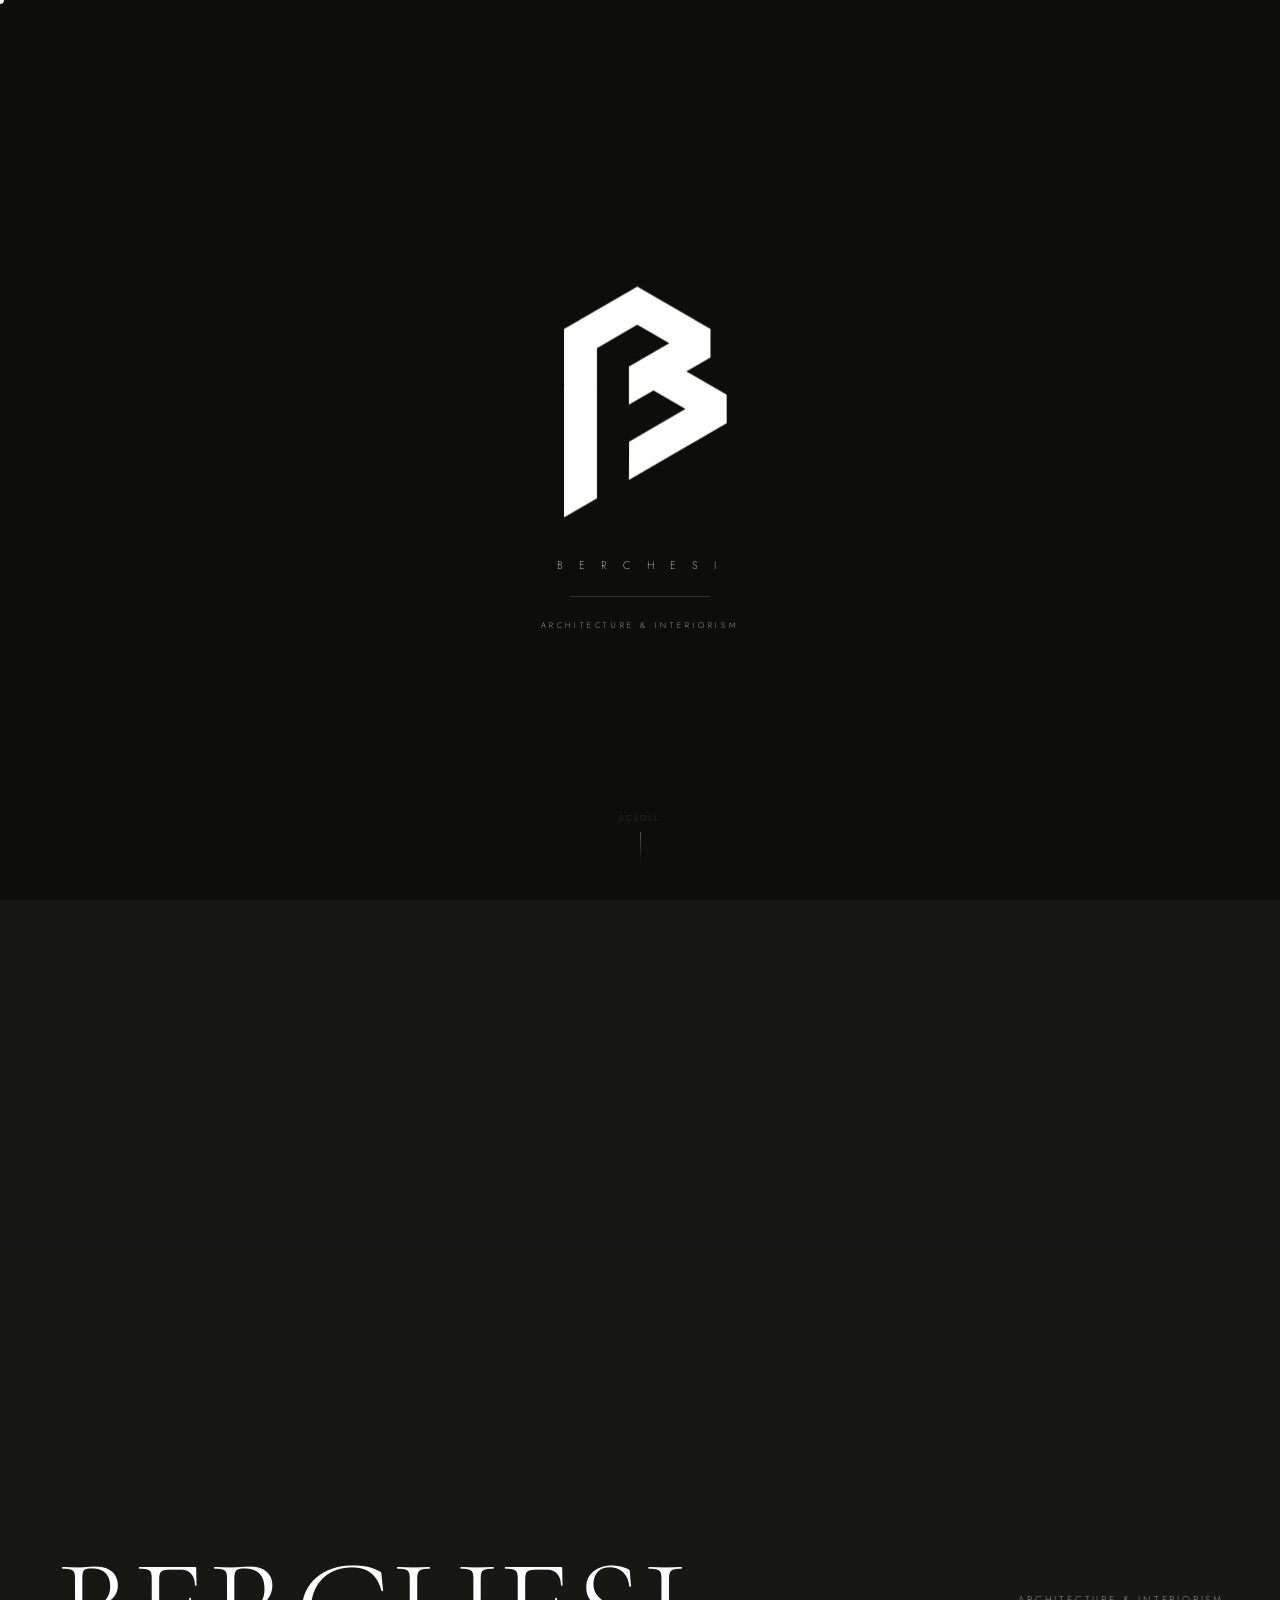
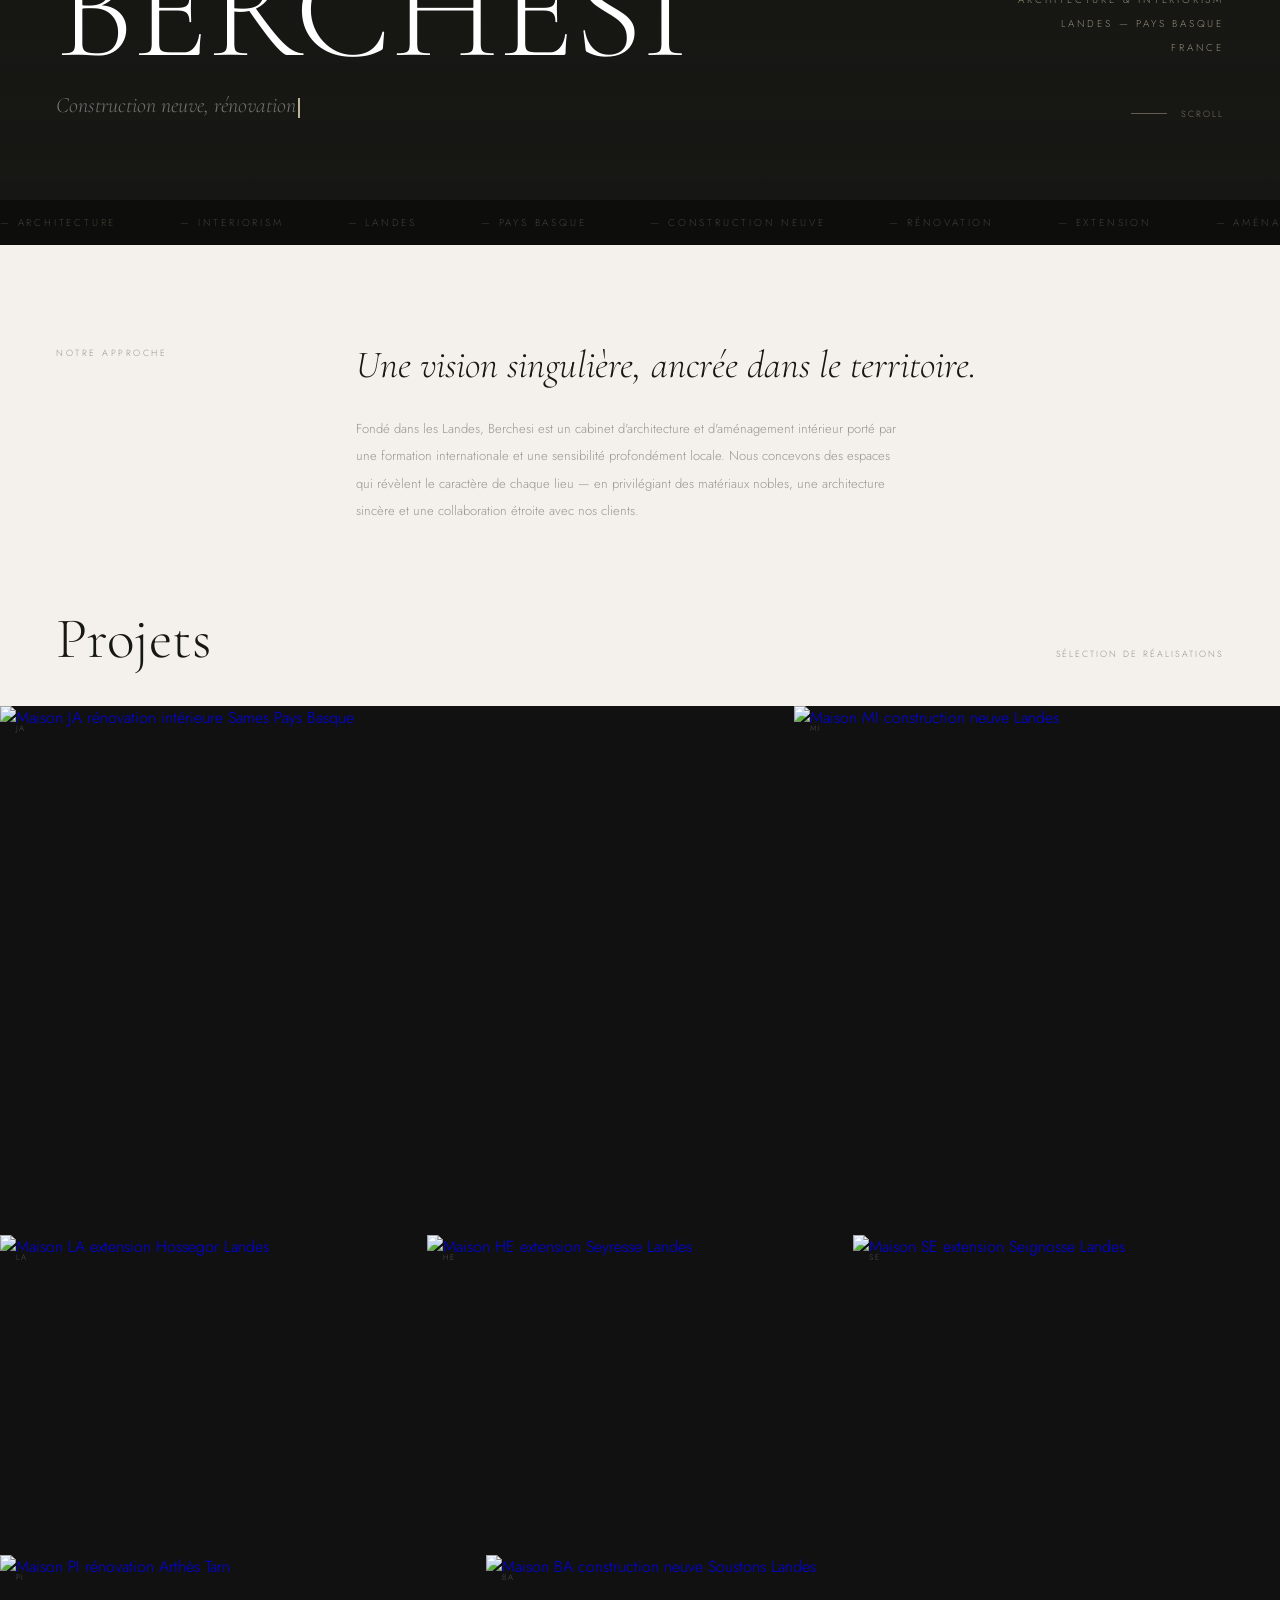
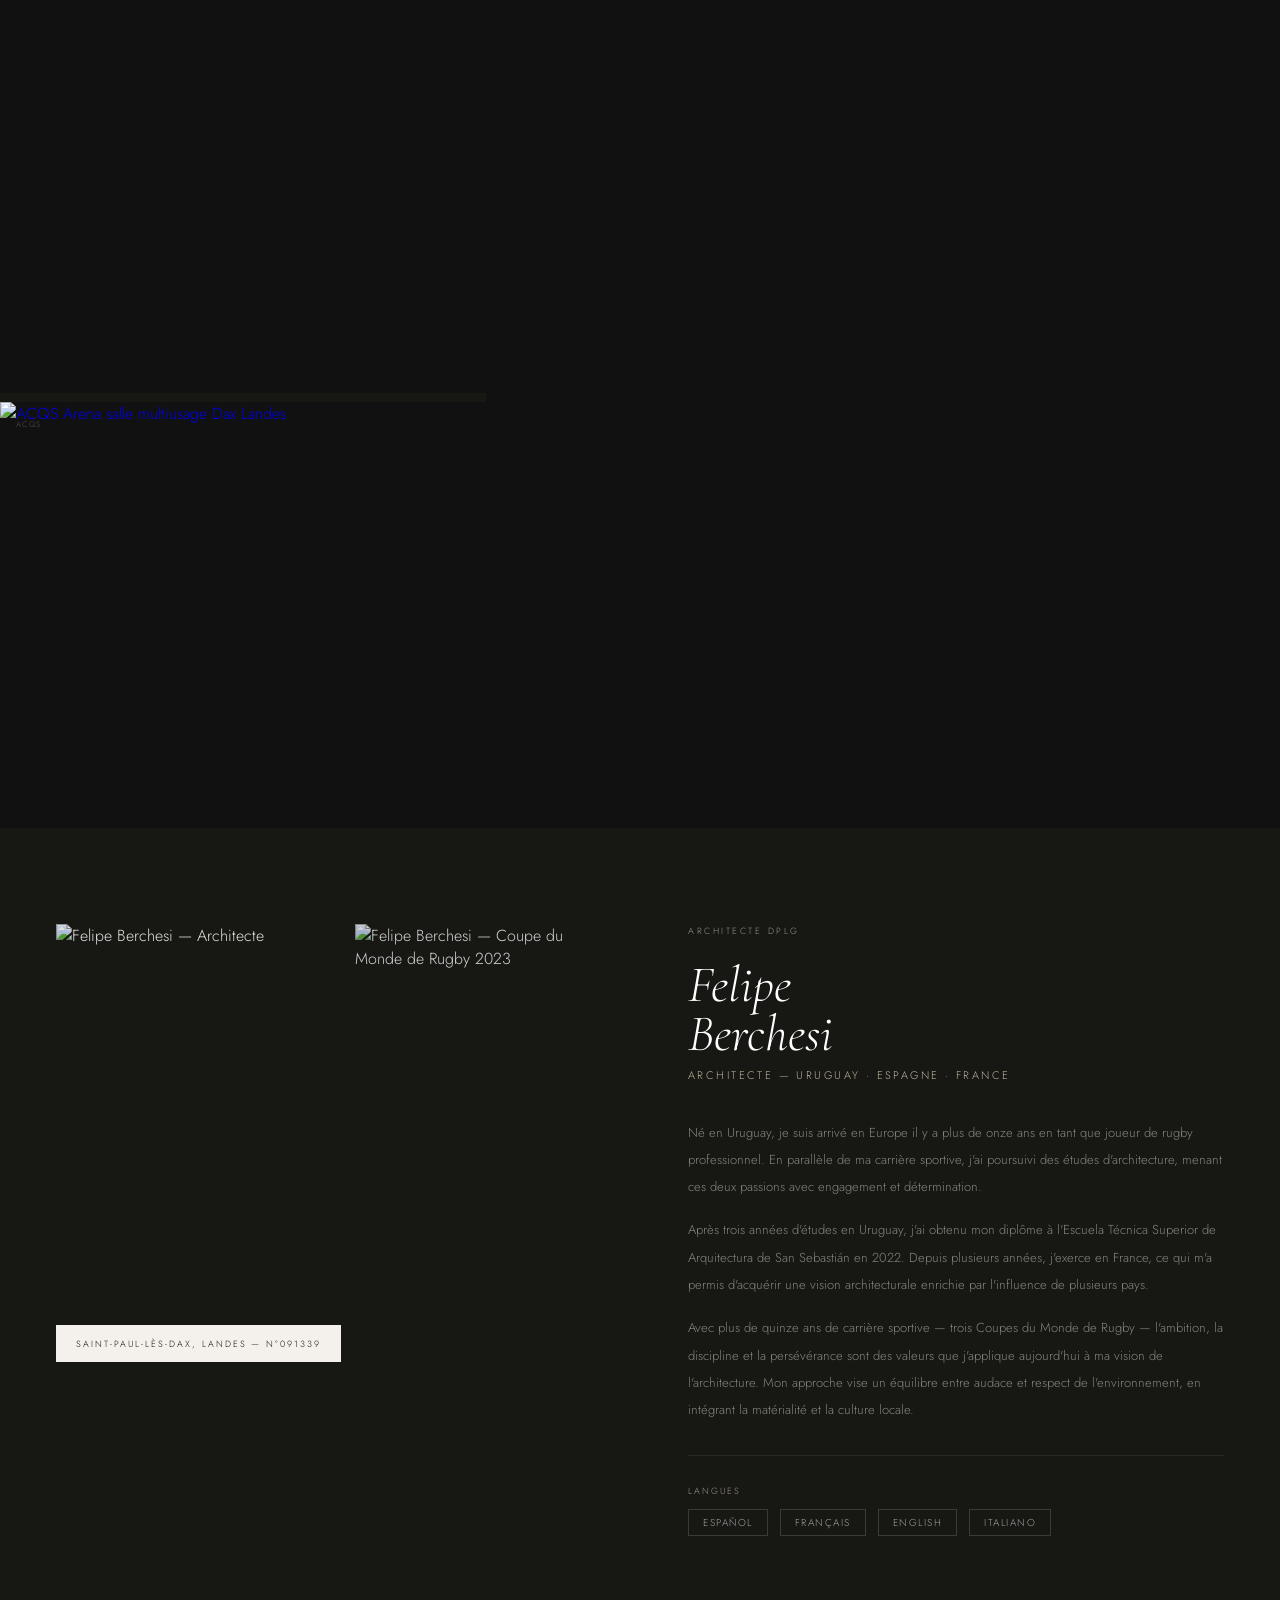
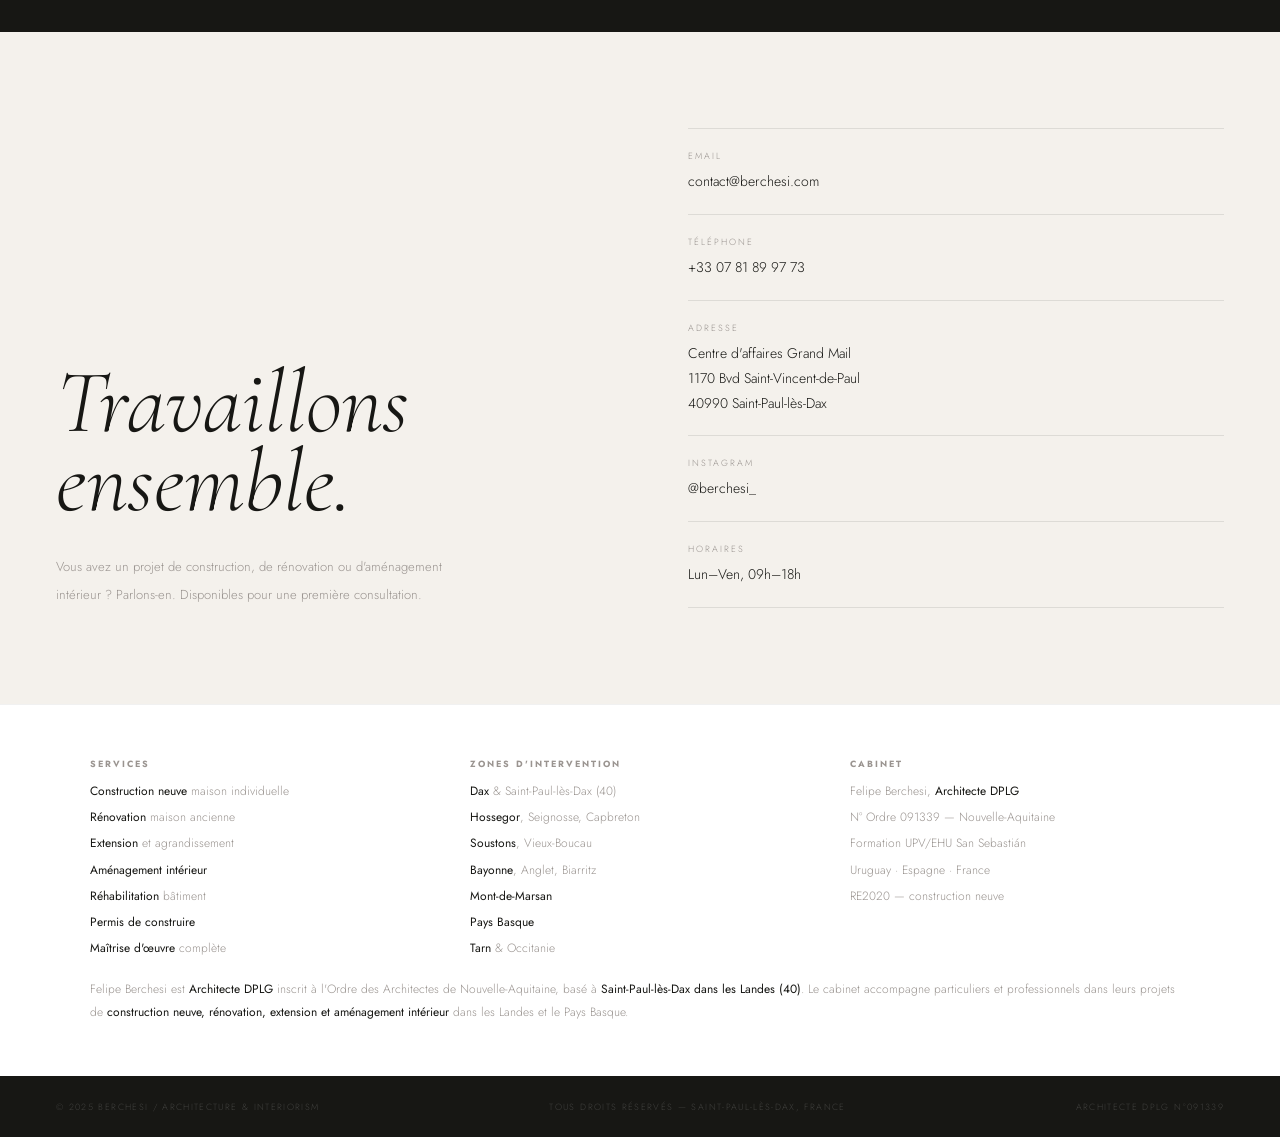
==== index.html @ 67c002bc "Add files via upload" ====
<!DOCTYPE html>
<html lang="fr">
<head>
<meta charset="UTF-8"/>
<meta name="viewport" content="width=device-width,initial-scale=1.0"/>
<title>Berchesi Architecture | Architecte Landes — Construction Neuve, Rénovation, Extension</title>
<meta name="description" content="Felipe Berchesi, Architecte DPLG à Saint-Paul-lès-Dax. Construction neuve, rénovation, extension, aménagement intérieur dans les Landes et le Pays Basque. contact@berchesi.com — 07 81 89 97 73"/>
<meta name="keywords" content="architecte Landes, architecte Dax, architecte Hossegor, architecte Seignosse, architecte Pays Basque, construction neuve Landes, rénovation maison Landes, extension maison Landes, aménagement intérieur Landes, architecte 40, Berchesi architecture"/>
<meta name="robots" content="index, follow"/>
<link rel="canonical" href="https://www.berchesi.com/"/>
<meta property="og:type" content="website"/>
<meta property="og:title" content="Berchesi Architecture | Architecte Landes"/>
<meta property="og:image" content="https://www.berchesi.com/img/hero_ja.jpg"/>
<meta name="geo.region" content="FR-40"/>
<script type="application/ld+json">{"@context":"https://schema.org","@type":"LocalBusiness","name":"Berchesi / Architecture & Interiorism","url":"https://www.berchesi.com","telephone":"+33781899773","email":"contact@berchesi.com","address":{"@type":"PostalAddress","streetAddress":"1170 Boulevard Saint-Vincent-de-Paul","addressLocality":"Saint-Paul-lès-Dax","postalCode":"40990","addressRegion":"Landes","addressCountry":"FR"}}</script>
<link rel="preconnect" href="https://fonts.googleapis.com"/>
<link rel="preconnect" href="https://fonts.gstatic.com" crossorigin/>
<link href="https://fonts.googleapis.com/css2?family=Cormorant+Garamond:ital,wght@0,300;0,400;1,300&family=Jost:wght@200;300;400&display=swap" rel="stylesheet"/>
<style>
:root{--cream:#F4F1EC;--white:#FAFAF8;--dark:#171714;--stone:#9A9490;--sand:#BFB49A;--fs:'Cormorant Garamond',serif;--fb:'Jost',sans-serif;}
*,*::before,*::after{margin:0;padding:0;box-sizing:border-box}
html{scroll-behavior:smooth}
body{background:var(--dark);color:var(--dark);font-family:var(--fb);font-weight:300;overflow-x:hidden;cursor:none}

#cur{position:fixed;width:8px;height:8px;background:#fff;border-radius:50%;pointer-events:none;z-index:9999;transform:translate(-50%,-50%);transition:width .3s cubic-bezier(.16,1,.3,1),height .3s}
#cur.h{width:50px;height:50px;background:transparent;border:1.5px solid rgba(255,255,255,.75)}
#cur.dk{background:var(--dark)}
#cur.dk.h{border-color:rgba(23,23,20,.6);background:transparent}

nav{position:fixed;top:0;left:0;right:0;z-index:200;padding:26px 56px;display:flex;justify-content:space-between;align-items:center;transition:all .5s cubic-bezier(.16,1,.3,1)}
nav.sc{background:rgba(23,23,20,.94);backdrop-filter:blur(16px);padding:16px 56px}
.nl{display:flex;align-items:center;gap:12px;text-decoration:none}
.nl img{height:42px;width:auto}
.nl-txt{font-weight:200;font-size:10px;letter-spacing:.32em;text-transform:uppercase;color:rgba(255,255,255,.7)}
.nr{display:flex;align-items:center;gap:36px}
.nlinks{display:flex;gap:32px;list-style:none}
.nlinks a{font-size:10px;letter-spacing:.18em;text-transform:uppercase;color:rgba(255,255,255,.5);text-decoration:none;transition:color .3s}
.nlinks a:hover{color:#fff}
.lang{display:flex;gap:1px}
.lang button{background:none;border:none;font-family:var(--fb);font-size:9px;letter-spacing:.14em;cursor:pointer;padding:3px 6px;text-transform:uppercase;color:rgba(255,255,255,.28);transition:color .3s}
.lang button.a{color:rgba(255,255,255,.8)}


/* ===== INTRO SCREEN ===== */
#intro{
  position:fixed;inset:0;
  background:#0D0D0B;
  display:flex;flex-direction:column;
  align-items:center;justify-content:center;
  gap:22px;
  z-index:500;
  transition:opacity 0.3s ease, transform 0s linear;
}
#intro.out{
  opacity:0;
  transform:translateY(60px) scale(1.04);
  pointer-events:none;
}
.intro-svg{width:200px;}
.intro-fill{fill:#ffffff;opacity:0;animation:iFill .6s ease 2.8s forwards;}
@keyframes iFill{to{opacity:1}}
.intro-stroke{
  fill:none;stroke:#ffffff;stroke-width:1.8;
  stroke-linejoin:round;stroke-linecap:round;
  stroke-dasharray:866;
  stroke-dashoffset:866;
  animation:iDraw 2.4s cubic-bezier(.35,0,.15,1) .3s forwards,
            iFadeStroke .4s ease 2.8s forwards;
}
@keyframes iDraw{to{stroke-dashoffset:0}}
@keyframes iFadeStroke{to{opacity:0}}
.intro-name{overflow:hidden;height:17px;}
.intro-name span{
  display:block;
  font-family:var(--fb);font-weight:200;font-size:11px;
  letter-spacing:.6em;text-transform:uppercase;
  color:rgba(255,255,255,1);
  transform:translateY(110%);
  animation:iUp .9s cubic-bezier(.16,1,.3,1) 3.2s forwards;
}
.intro-sep{width:0;height:1px;background:rgba(255,255,255,.15);animation:iGrow .7s ease 3.8s forwards;}
@keyframes iGrow{to{width:140px}}
.intro-sub{overflow:hidden;height:13px;}
.intro-sub span{
  display:block;
  font-family:var(--fb);font-weight:200;font-size:8px;
  letter-spacing:.45em;text-transform:uppercase;
  color:rgba(255,255,255,1);
  transform:translateY(110%);
  animation:iUp .9s cubic-bezier(.16,1,.3,1) 4.1s forwards;
}
@keyframes iUp{to{transform:translateY(0)}}
/* Indicador scroll */
.intro-scroll{
  position:absolute;bottom:36px;
  display:flex;flex-direction:column;align-items:center;gap:8px;
  opacity:0;
  animation:iUp .8s ease 4.8s forwards;
}
.intro-scroll span{
  font-family:var(--fb);font-weight:200;font-size:8px;
  letter-spacing:.35em;text-transform:uppercase;
  color:rgba(255,255,255,.28);
}
.scroll-line{
  width:1px;height:32px;
  background:linear-gradient(to bottom,rgba(255,255,255,.3),transparent);
  animation:scrollPulse 1.8s ease-in-out 5s infinite;
}
@keyframes scrollPulse{
  0%,100%{transform:scaleY(1);opacity:.5}
  50%{transform:scaleY(1.3);opacity:1}
}
/* ======================== */
/* HERO */
.hero{position:relative;height:100vh;min-height:640px;overflow:clip}
.hbg{position:absolute;inset:0;background-image:url('img/hero_ja.jpg');background-size:cover;background-position:center 30%;transform:scale(1.08);filter:brightness(.35);will-change:transform}
.hgrad{position:absolute;inset:0;background:linear-gradient(to bottom,rgba(23,23,20,.15) 0%,rgba(23,23,20,.8) 100%)}
.hero-c{position:absolute;inset:0;display:flex;flex-direction:column;justify-content:flex-end;padding:0 56px 80px}
.hero-row{display:flex;justify-content:space-between;align-items:flex-end;margin-bottom:24px}
.hero-title{font-family:var(--fs);font-size:clamp(52px,11vw,190px);font-weight:300;color:#fff;line-height:.82;word-break:keep-all;white-space:nowrap}
@media(max-width:480px){.hero-title{font-size:16vw;white-space:nowrap}}
.hero-title span{display:block;transform:translateY(110%);animation:rise 1.2s cubic-bezier(.16,1,.3,1) forwards}
@keyframes rise{to{transform:translateY(0)}}
.hero-r{text-align:right;padding-bottom:8px;opacity:0;animation:fi .8s ease 1s forwards}
@keyframes fi{to{opacity:1}}
.hero-r p{font-size:10px;letter-spacing:.28em;text-transform:uppercase;color:rgba(191,180,154,.75);line-height:2.4}
.hero-tw{opacity:0;animation:fi .8s ease 1.3s forwards}
.hero-tw p{font-family:var(--fs);font-size:clamp(16px,2vw,22px);font-style:italic;color:rgba(250,250,248,.4);min-height:28px}
.twc{display:inline-block;width:1.5px;height:.9em;background:var(--sand);animation:blink 1s infinite;vertical-align:middle;margin-left:2px}
@keyframes blink{0%,100%{opacity:1}50%{opacity:0}}
.hscr{position:absolute;right:56px;bottom:80px;display:flex;align-items:center;gap:14px;opacity:0;animation:fi .8s ease 1.8s forwards}
.hscr span{font-size:9px;letter-spacing:.22em;text-transform:uppercase;color:rgba(191,180,154,.6)}
.hline{width:36px;height:1px;background:rgba(191,180,154,.45)}

/* MARQUEE */
.mq{overflow:hidden;padding:15px 0;background:#0D0D0B}
.mqt{display:flex;gap:64px;animation:mqa 26s linear infinite;white-space:nowrap}
.mqi{font-size:10px;letter-spacing:.28em;text-transform:uppercase;color:rgba(191,180,154,.3);flex-shrink:0}
@keyframes mqa{from{transform:translateX(0)}to{transform:translateX(-50%)}}

/* INTRO */
.intro{background:var(--cream);padding:96px 56px 80px;display:grid;grid-template-columns:220px 1fr;gap:80px;max-width:1300px;margin:0 auto}
.intro-lbl{font-size:9px;letter-spacing:.28em;text-transform:uppercase;color:var(--stone);padding-top:5px}
.intro-h{font-family:var(--fs);font-size:clamp(26px,3vw,44px);font-weight:300;line-height:1.3;margin-bottom:24px;font-style:italic;color:var(--dark)}
.intro-p{font-size:13px;line-height:2.1;color:var(--stone);max-width:540px}

/* PROJECTS */
.proj-hd{background:var(--cream);padding:0 56px 32px;display:flex;justify-content:space-between;align-items:baseline}
.proj-hd h2{font-family:var(--fs);font-size:clamp(28px,4.5vw,60px);font-weight:300;color:var(--dark)}
.proj-hd span{font-size:9px;letter-spacing:.22em;text-transform:uppercase;color:var(--stone)}

.grid{display:grid;gap:0}
.gr1{display:grid;grid-template-columns:62fr 38fr;gap:0}
.gr2{display:grid;grid-template-columns:1fr 1fr 1fr;gap:0}
.gr3{display:grid;grid-template-columns:38fr 62fr;gap:0}

.pc{position:relative;overflow:hidden;cursor:pointer;text-decoration:none;display:block;background:#111}
.pc img{width:100%;height:100%;object-fit:cover;display:block;transition:transform 1.1s cubic-bezier(.16,1,.3,1),filter 1s;will-change:transform}
.pc:hover img{transform:scale(1.07);filter:brightness(.45)}
.pco{position:absolute;inset:0;background:linear-gradient(to top,rgba(14,14,12,.9) 0%,rgba(14,14,12,0) 52%);opacity:0;transition:opacity .5s cubic-bezier(.16,1,.3,1)}
.pc:hover .pco{opacity:1}
.pci{position:absolute;bottom:0;left:0;right:0;padding:26px 24px;transform:translateY(10px);opacity:0;transition:transform .5s cubic-bezier(.16,1,.3,1),opacity .5s}
.pc:hover .pci{transform:translateY(0);opacity:1}
.pc-tag{font-size:8px;letter-spacing:.22em;text-transform:uppercase;color:var(--sand);margin-bottom:5px}
.pc-name{font-family:var(--fs);font-size:clamp(20px,2.2vw,30px);font-weight:300;color:#fff;line-height:1}
.pc-loc{font-size:8px;letter-spacing:.15em;text-transform:uppercase;color:rgba(250,250,248,.4);margin-top:4px}
.pc-id{position:absolute;top:16px;left:16px;font-size:8px;letter-spacing:.16em;color:rgba(255,255,255,.25)}

/* ABOUT */
.about{background:var(--dark);padding:96px 56px;color:#fff}
.about-inner{max-width:1300px;margin:0 auto;display:grid;grid-template-columns:1fr 1fr;gap:96px;align-items:start}
.about-left{}
.about-imgs{display:grid;grid-template-columns:5fr 4fr;gap:3px;margin-bottom:3px}
.about-img-main{aspect-ratio:3/4;overflow:hidden;position:relative}
.about-img-main img{width:100%;height:100%;object-fit:cover;object-position:center top;filter:brightness(.88);transition:transform .9s cubic-bezier(.16,1,.3,1)}
.about-img-main:hover img{transform:scale(1.03)}
.about-img-side{aspect-ratio:3/4;overflow:hidden;display:flex;flex-direction:column;gap:3px}
.about-img-sport{flex:1;overflow:hidden}
.about-img-sport img{width:100%;height:100%;object-fit:cover;object-position:center 20%;filter:brightness(.82);transition:transform .9s cubic-bezier(.16,1,.3,1)}
.about-img-sport:hover img{transform:scale(1.03)}
.about-badge{background:var(--cream);color:var(--dark);padding:12px 20px;font-size:9px;letter-spacing:.22em;text-transform:uppercase;display:inline-block;margin-top:3px}
.about-right{}
.about-label{font-size:9px;letter-spacing:.28em;text-transform:uppercase;color:var(--stone);margin-bottom:24px;display:block}
.about-name{font-family:var(--fs);font-size:clamp(32px,4vw,56px);font-weight:300;line-height:.95;font-style:italic;margin-bottom:8px}
.about-title{font-size:11px;letter-spacing:.22em;text-transform:uppercase;color:var(--sand);margin-bottom:36px}
.about-txt{font-size:13px;line-height:2.1;color:rgba(250,250,248,.48);margin-bottom:16px}
.about-langs{margin-top:32px;padding-top:28px;border-top:1px solid rgba(255,255,255,.08)}
.about-langs-lbl{font-size:9px;letter-spacing:.22em;text-transform:uppercase;color:var(--stone);margin-bottom:12px}
.about-langs-list{display:flex;gap:12px;flex-wrap:wrap}
.lang-tag{font-size:10px;letter-spacing:.15em;text-transform:uppercase;padding:5px 14px;border:1px solid rgba(255,255,255,.15);color:rgba(255,255,255,.6)}

/* CONTACT */
.contact{background:var(--cream);padding:96px 56px;display:grid;grid-template-columns:1fr 1fr;gap:96px;align-items:end}
.ct-title{font-family:var(--fs);font-size:clamp(44px,7vw,96px);font-weight:300;line-height:.88;font-style:italic;margin-bottom:32px;color:var(--dark)}
.ct-desc{font-size:13px;line-height:2.1;color:var(--stone);max-width:400px}
.citem{border-top:1px solid rgba(23,23,20,.1);padding:20px 0}
.citem:last-child{border-bottom:1px solid rgba(23,23,20,.1)}
.citem label{display:block;font-size:9px;letter-spacing:.22em;text-transform:uppercase;color:var(--stone);margin-bottom:7px}
.citem a,.citem span{font-size:14px;color:var(--dark);text-decoration:none;transition:color .3s;line-height:1.7}
.citem a:hover{color:var(--stone)}

/* SEO */
.seo{padding:52px 56px;background:#fff;border-top:1px solid rgba(23,23,20,.06)}
.seo-grid{max-width:1100px;margin:0 auto;display:grid;grid-template-columns:repeat(3,1fr);gap:40px}
.seo-col h3{font-size:9px;letter-spacing:.22em;text-transform:uppercase;color:var(--stone);margin-bottom:12px}
.seo-col ul{list-style:none;display:flex;flex-direction:column;gap:7px}
.seo-col li{font-size:12px;color:var(--stone);line-height:1.6}
.seo-col strong{color:var(--dark);font-weight:400}
.seo-p{max-width:1100px;margin:20px auto 0;font-size:12px;line-height:1.9;color:var(--stone)}
.seo-p strong{color:var(--dark);font-weight:400}

footer{background:var(--dark);padding:24px 56px;display:flex;justify-content:space-between;align-items:center}
footer span{font-size:9px;letter-spacing:.15em;text-transform:uppercase;color:rgba(250,250,248,.18)}

.rv{opacity:0;transform:translateY(28px);transition:opacity .85s cubic-bezier(.16,1,.3,1),transform .85s cubic-bezier(.16,1,.3,1)}
.rv.vis{opacity:1;transform:none}
.rv.d1{transition-delay:.12s}.rv.d2{transition-delay:.24s}.rv.d3{transition-delay:.36s}

@media(max-width:900px){
  nav,nav.sc{padding:18px 24px}
  .nlinks{display:none}
  .hero-c{padding:0 24px 56px}
  .hero-row{flex-direction:column;align-items:flex-start;gap:16px}
  .hero-r{display:none}
  .hero-tw{margin-top:12px}
  .hscr{display:none}
  .intro{grid-template-columns:1fr;padding:64px 24px;gap:20px}
  .proj-hd{padding:0 24px 24px;flex-direction:column;gap:6px}
  .gr1,.gr2,.gr3{grid-template-columns:1fr}
  .about-inner,.contact{grid-template-columns:1fr;padding:64px 24px;gap:48px}
  .about-imgs{grid-template-columns:1fr 1fr}
  .about-img-main{aspect-ratio:3/4}
  .about-img-side{aspect-ratio:3/4}
  .seo{padding:40px 24px}
  .seo-grid{grid-template-columns:1fr;gap:20px}
  footer{flex-direction:column;gap:8px;padding:20px;text-align:center}
}
</style>
</head>
<body>

<div id="intro">
  <svg class="intro-svg" viewBox="0 0 150 200" xmlns="http://www.w3.org/2000/svg">
    <polygon class="intro-fill" points="18.28,186.88 18.00,186.74 18.00,88.03 18.73,87.62 18.00,87.62 18.00,45.76 30.17,38.73 30.17,38.46 30.63,38.46 72.87,14.00 72.96,14.00 73.02,14.02 115.22,38.46 115.68,38.46 115.68,38.73 127.83,45.78 127.83,67.09 109.75,77.57 115.67,80.98 115.67,80.98 140.00,95.09 140.00,116.40 133.77,120.00 121.65,127.05 121.61,127.05 103.41,137.61 97.28,141.13 66.66,158.87 66.80,130.21 109.06,105.74 85.08,91.85 66.89,102.39 66.68,102.39 66.66,102.22 66.66,73.87 66.80,73.87 96.91,56.43 72.92,42.57 42.68,60.06 42.68,172.83 42.57,172.83 42.21,173.03"/>
    <path class="intro-stroke" d="M 18.28,186.88 L 18.00,186.74 L 18.00,88.03 L 18.73,87.62 L 18.00,87.62 L 18.00,45.76 L 30.17,38.73 L 30.17,38.46 L 30.63,38.46 L 72.87,14.00 L 72.96,14.00 L 73.02,14.02 L 115.22,38.46 L 115.68,38.46 L 115.68,38.73 L 127.83,45.78 L 127.83,67.09 L 109.75,77.57 L 115.67,80.98 L 115.67,80.98 L 140.00,95.09 L 140.00,116.40 L 133.77,120.00 L 121.65,127.05 L 121.61,127.05 L 103.41,137.61 L 97.28,141.13 L 66.66,158.87 L 66.80,130.21 L 109.06,105.74 L 85.08,91.85 L 66.89,102.39 L 66.68,102.39 L 66.66,102.22 L 66.66,73.87 L 66.80,73.87 L 96.91,56.43 L 72.92,42.57 L 42.68,60.06 L 42.68,172.83 L 42.57,172.83 L 42.21,173.03 Z"/>
  </svg>
  <div class="intro-name"><span>B E R C H E S I</span></div>
  <div class="intro-sep"></div>
  <div class="intro-sub"><span>Architecture &amp; Interiorism</span></div>
  <div class="intro-scroll">
    <span>Scroll</span>
    <div class="scroll-line"></div>
  </div>
</div>
<div id="cur"></div>

<nav id="nav">
  <a href="index.html" class="nl">
    <img src="img/logo_final.png" alt="Berchesi Architecture"/>
    <span class="nl-txt">Architecture & Interiorism</span>
  </a>
  <div class="nr">
    <ul class="nlinks">
      <li><a href="#projets" data-i18n="nw">Projets</a></li>
      <li><a href="#about" data-i18n="na">À Propos</a></li>
      <li><a href="#contact" data-i18n="nc">Contact</a></li>
    </ul>
    <div class="lang">
      <button class="a" onclick="setLang('fr')">FR</button>
      <button onclick="setLang('en')">EN</button>
      <button onclick="setLang('es')">ES</button>
    </div>
  </div>
</nav>

<section class="hero">
  <div class="hbg" id="hbg"></div>
  <div class="hgrad"></div>
  <div class="hero-c">
    <div class="hero-row">
      <h1 class="hero-title"><span>BERCHESI</span></h1>
      <div class="hero-r">
        <p data-i18n="h1">Architecture & Interiorism</p>
        <p>Landes — Pays Basque</p>
        <p>France</p>
      </div>
    </div>
    <div class="hero-tw"><p><span id="tw"></span><span class="twc"></span></p></div>
  </div>
  <div class="hscr"><div class="hline"></div><span data-i18n="hs">Scroll</span></div>
</section>

<div class="mq"><div class="mqt" id="mqt"></div></div>

<div style="background:var(--cream)">
  <section class="intro">
    <p class="intro-lbl rv" data-i18n="il">Notre approche</p>
    <div class="rv d1">
      <h2 class="intro-h" data-i18n="it">Une vision singulière, ancrée dans le territoire.</h2>
      <p class="intro-p" data-i18n="ip">Fondé dans les Landes, Berchesi est un cabinet d'architecture et d'aménagement intérieur porté par une formation internationale et une sensibilité profondément locale. Nous concevons des espaces qui révèlent le caractère de chaque lieu — en privilégiant des matériaux nobles, une architecture sincère et une collaboration étroite avec nos clients.</p>
    </div>
  </section>
  <div class="proj-hd rv" id="projets">
    <h2 data-i18n="pt">Projets</h2>
    <span data-i18n="ps">Sélection de réalisations</span>
  </div>
</div>

<div class="grid">
  <div class="gr1" style="align-items:stretch">
    <a href="projet-ja.html" class="pc rv" style="aspect-ratio:3/2">
      <img src="img/hero_ja.jpg" alt="Maison JA rénovation intérieure Sames Pays Basque"/>
      <div class="pco"></div><div class="pci"><p class="pc-tag" data-i18n="t.ja">Suivi de chantier & Interiorisme</p><p class="pc-name">Maison JA</p><p class="pc-loc">Sames — Pays Basque</p></div>
      <span class="pc-id">JA</span>
    </a>
    <a href="projet-mi.html" class="pc rv d1" style="aspect-ratio:auto;min-height:100%">
      <img src="img/hero_mi.jpg" alt="Maison MI construction neuve Landes" style="object-position:center"/>
      <div class="pco"></div><div class="pci"><p class="pc-tag" data-i18n="t.mi">Conception</p><p class="pc-name">Maison MI</p><p class="pc-loc">Vieille-Saint-Girons</p></div>
      <span class="pc-id">MI</span>
    </a>
  </div>
  <div class="gr2">
    <a href="projet-la.html" class="pc rv" style="aspect-ratio:4/3">
      <img src="img/hero_la.jpg" alt="Maison LA extension Hossegor Landes"/>
      <div class="pco"></div><div class="pci"><p class="pc-tag" data-i18n="t.la">Conception</p><p class="pc-name">Maison LA</p><p class="pc-loc">Hossegor</p></div>
      <span class="pc-id">LA</span>
    </a>
    <a href="projet-he.html" class="pc rv d1" style="aspect-ratio:4/3">
      <img src="img/hero_he.jpg" alt="Maison HE extension Seyresse Landes"/>
      <div class="pco"></div><div class="pci"><p class="pc-tag" data-i18n="t.he">Extension & Aménagement</p><p class="pc-name">Maison HE</p><p class="pc-loc">Seyresse</p></div>
      <span class="pc-id">HE</span>
    </a>
    <a href="projet-se.html" class="pc rv d2" style="aspect-ratio:4/3">
      <img src="img/hero_se.jpg" alt="Maison SE extension Seignosse Landes"/>
      <div class="pco"></div><div class="pci"><p class="pc-tag" data-i18n="t.se">Extension</p><p class="pc-name">Maison SE</p><p class="pc-loc">Seignosse</p></div>
      <span class="pc-id">SE</span>
    </a>
  </div>
  <div class="gr3">
    <a href="projet-pi.html" class="pc rv" style="aspect-ratio:10/9">
      <img src="img/hero_pi.jpg" alt="Maison PI rénovation Arthès Tarn" style="object-position:center 30%"/>
      <div class="pco"></div><div class="pci"><p class="pc-tag" data-i18n="t.pi">Rénovation complète</p><p class="pc-name">Maison PI</p><p class="pc-loc">Arthès — Tarn</p></div>
      <span class="pc-id">PI</span>
    </a>
    <a href="projet-ba.html" class="pc rv d1" style="aspect-ratio:16/9">
      <img src="img/hero_ba.jpg" alt="Maison BA construction neuve Soustons Landes"/>
      <div class="pco"></div><div class="pci"><p class="pc-tag" data-i18n="t.ba">Construction neuve</p><p class="pc-name">Maison BA</p><p class="pc-loc">Soustons — Landes</p></div>
      <span class="pc-id">BA</span>
    </a>
  </div>
  <a href="projet-acqs.html" class="pc rv" style="aspect-ratio:21/7;display:block">
    <img src="img/hero_acqs.jpg" alt="ACQS Arena salle multiusage Dax Landes" style="object-position:center 40%"/>
    <div class="pco"></div><div class="pci"><p class="pc-tag" data-i18n="t.acqs">Projet académique TFG — Dax</p><p class="pc-name">ACQS Arena</p><p class="pc-loc">3 200 places — Sports & Spectacles</p></div>
    <span class="pc-id">ACQS</span>
  </a>
</div>

<!-- ABOUT -->
<section class="about" id="about">
  <div class="about-inner">
    <div class="about-left rv">
      <div class="about-imgs">
        <div class="about-img-main">
          <img src="img/felipe_desk.jpg" alt="Felipe Berchesi — Architecte"/>
        </div>
        <div class="about-img-side">
          <div class="about-img-sport">
            <img src="img/felipe_rwc.jpg" alt="Felipe Berchesi — Coupe du Monde de Rugby 2023"/>
          </div>
        </div>
      </div>
      <div class="about-badge">Saint-Paul-lès-Dax, Landes — N°091339</div>
    </div>
    <div class="about-right rv d1">
      <span class="about-label" data-i18n="ab.lbl">Architecte DPLG</span>
      <h2 class="about-name">Felipe<br/>Berchesi</h2>
      <p class="about-title" data-i18n="ab.sub">Architecte — Uruguay · Espagne · France</p>
      <p class="about-txt" data-i18n="ab.1">Né en Uruguay, je suis arrivé en Europe il y a plus de onze ans en tant que joueur de rugby professionnel. En parallèle de ma carrière sportive, j'ai poursuivi des études d'architecture, menant ces deux passions avec engagement et détermination.</p>
      <p class="about-txt" data-i18n="ab.2">Après trois années d'études en Uruguay, j'ai obtenu mon diplôme à l'Escuela Técnica Superior de Arquitectura de San Sebastián en 2022. Depuis plusieurs années, j'exerce en France, ce qui m'a permis d'acquérir une vision architecturale enrichie par l'influence de plusieurs pays.</p>
      <p class="about-txt" data-i18n="ab.3">Avec plus de quinze ans de carrière sportive — trois Coupes du Monde de Rugby — l'ambition, la discipline et la persévérance sont des valeurs que j'applique aujourd'hui à ma vision de l'architecture. Mon approche vise un équilibre entre audace et respect de l'environnement, en intégrant la matérialité et la culture locale.</p>
      <div class="about-langs">
        <p class="about-langs-lbl" data-i18n="ab.lang">Langues</p>
        <div class="about-langs-list">
          <span class="lang-tag">Español</span>
          <span class="lang-tag">Français</span>
          <span class="lang-tag">English</span>
          <span class="lang-tag">Italiano</span>
        </div>
      </div>
    </div>
  </div>
</section>

<!-- CONTACT -->
<section class="contact" id="contact">
  <div class="rv">
    <h2 class="ct-title" data-i18n="ct.t">Travaillons<br/>ensemble.</h2>
    <p class="ct-desc" data-i18n="ct.d">Vous avez un projet de construction, de rénovation ou d'aménagement intérieur ? Parlons-en. Disponibles pour une première consultation.</p>
  </div>
  <div class="rv d1">
    <div class="citem"><label>Email</label><a href="mailto:contact@berchesi.com">contact@berchesi.com</a></div>
    <div class="citem"><label data-i18n="ct2">Téléphone</label><a href="tel:+33781899773">+33 07 81 89 97 73</a></div>
    <div class="citem"><label data-i18n="ca">Adresse</label><span>Centre d'affaires Grand Mail<br/>1170 Bvd Saint-Vincent-de-Paul<br/>40990 Saint-Paul-lès-Dax</span></div>
    <div class="citem"><label>Instagram</label><a href="https://instagram.com/berchesi_" target="_blank">@berchesi_</a></div>
    <div class="citem"><label data-i18n="ch">Horaires</label><span data-i18n="chv">Lun–Ven, 09h–18h</span></div>
  </div>
</section>

<section class="seo">
  <div class="seo-grid">
    <div class="seo-col"><h3>Services</h3><ul><li><strong>Construction neuve</strong> maison individuelle</li><li><strong>Rénovation</strong> maison ancienne</li><li><strong>Extension</strong> et agrandissement</li><li><strong>Aménagement intérieur</strong></li><li><strong>Réhabilitation</strong> bâtiment</li><li><strong>Permis de construire</strong></li><li><strong>Maîtrise d'œuvre</strong> complète</li></ul></div>
    <div class="seo-col"><h3>Zones d'intervention</h3><ul><li><strong>Dax</strong> & Saint-Paul-lès-Dax (40)</li><li><strong>Hossegor</strong>, Seignosse, Capbreton</li><li><strong>Soustons</strong>, Vieux-Boucau</li><li><strong>Bayonne</strong>, Anglet, Biarritz</li><li><strong>Mont-de-Marsan</strong></li><li><strong>Pays Basque</strong></li><li><strong>Tarn</strong> & Occitanie</li></ul></div>
    <div class="seo-col"><h3>Cabinet</h3><ul><li>Felipe Berchesi, <strong>Architecte DPLG</strong></li><li>N° Ordre 091339 — Nouvelle-Aquitaine</li><li>Formation UPV/EHU San Sebastián</li><li>Uruguay · Espagne · France</li><li>RE2020 — construction neuve</li></ul></div>
  </div>
  <p class="seo-p">Felipe Berchesi est <strong>Architecte DPLG</strong> inscrit à l'Ordre des Architectes de Nouvelle-Aquitaine, basé à <strong>Saint-Paul-lès-Dax dans les Landes (40)</strong>. Le cabinet accompagne particuliers et professionnels dans leurs projets de <strong>construction neuve, rénovation, extension et aménagement intérieur</strong> dans les Landes et le Pays Basque.</p>
</section>

<footer>
  <span>© 2025 Berchesi / Architecture & Interiorism</span>
  <span>Tous droits réservés — Saint-Paul-lès-Dax, France</span>
  <span>Architecte DPLG N°091339</span>
</footer>

<script>

// INTRO — escalera mecánica continua
(function(){
  let animDone = false;
  const intro = document.getElementById('intro');
  const introSvg = intro.querySelector('.intro-svg');
  const introName = intro.querySelector('.intro-name');
  const introSep = intro.querySelector('.intro-sep');
  const introSub = intro.querySelector('.intro-sub');
  const introScroll = intro.querySelector('.intro-scroll');
  const navLogo = document.querySelector('.nl img');

  // Spacer 100vh
  const spacer = document.createElement('div');
  spacer.id = 'intro-spacer';
  spacer.style.cssText = 'height:100vh;width:100%;pointer-events:none;';
  document.body.insertBefore(spacer, intro.nextSibling);

  navLogo.style.opacity = '0';
  navLogo.style.transition = 'opacity 0.2s ease';
  intro.style.position = 'fixed';
  intro.style.zIndex = '500';

  setTimeout(()=>{ animDone = true; }, 5500);

  function easeInOut(t){ return t<.5 ? 2*t*t : 1-Math.pow(-2*t+2,2)/2; }

  function getTarget(){
    const nr = navLogo.getBoundingClientRect();
    const svgW = introSvg.offsetWidth;
    const svgH = introSvg.offsetHeight;
    const scale = nr.height / svgH;
    return {
      tx: (nr.left + nr.width/2) - window.innerWidth/2,
      ty: (nr.top + nr.height/2) - window.innerHeight/2,
      scale
    };
  }

  let navShown = false;
  let hidden = false;

  function update(){
    const scrollY = window.scrollY;
    const vh = window.innerHeight;
    const p = Math.min(1, Math.max(0, scrollY / vh));

    // Mostrar/ocultar intro
    if(p >= 1 && !hidden){
      hidden = true;
      intro.style.display = 'none';
      return;
    }
    if(p < 1 && hidden){
      hidden = false;
      intro.style.display = 'flex';
    }
    if(hidden) return;

    // Intro sube con el scroll — efecto hoja
    intro.style.transform = `translateY(${-scrollY}px)`;

    // Textos: desaparecen en 0-30%
    const textP = Math.max(0, 1 - p/0.3);
    [introName, introSep, introSub, introScroll].forEach(el=>{
      if(el){ el.style.transition='none'; el.style.opacity = textP; }
    });

    // Logo: se mueve hacia el nav en 15%-90%
    const logoP = Math.max(0, Math.min(1, (p-0.15)/0.75));
    const logoE = easeInOut(logoP);
    const {tx, ty, scale} = getTarget();
    introSvg.style.transition = 'none';
    introSvg.style.transformOrigin = 'center center';
    introSvg.style.transform = `translate(${tx*logoE}px,${ty*logoE}px) scale(${1+(scale-1)*logoE})`;

    // Fondo negro: desaparece entre 35%-85%
    const bgP = Math.max(0, Math.min(1, (p-0.35)/0.5));
    intro.style.background = `rgba(13,13,11,${1-bgP})`;

    // Nav logo
    if(p > 0.80 && !navShown){ navLogo.style.opacity='1'; navShown=true; }
    else if(p <= 0.80 && navShown){ navLogo.style.opacity='0'; navShown=false; }
  }

  window.addEventListener('scroll', update, {passive:true});
  window.addEventListener('resize', ()=>{ if(!hidden) update(); });
  update();

  // Fallback 9s
  setTimeout(()=>{
    if(animDone && window.scrollY < 10){
      window.scrollTo({top: window.innerHeight, behavior:'smooth'});
    }
  }, 9000);
})();


const cur=document.getElementById('cur');
let mx=0,my=0,cx=0,cy=0;
document.addEventListener('mousemove',e=>{mx=e.clientX;my=e.clientY;});
(function a(){cx+=(mx-cx)*.28;cy+=(my-cy)*.28;cur.style.left=cx+'px';cur.style.top=cy+'px';requestAnimationFrame(a);})();
document.querySelectorAll('a,button,.pc').forEach(el=>{
  el.addEventListener('mouseenter',()=>cur.classList.add('h'));
  el.addEventListener('mouseleave',()=>cur.classList.remove('h'));
});
const lightSections=document.querySelectorAll('.intro,.proj-hd,.contact,.seo');
const dObs=new IntersectionObserver(entries=>{
  entries.forEach(e=>{if(e.isIntersecting)cur.classList.add('dk');else cur.classList.remove('dk');});
},{threshold:.3});
lightSections.forEach(s=>dObs.observe(s));

const nav=document.getElementById('nav');
const hbg=document.getElementById('hbg');
window.addEventListener('scroll',()=>{
  nav.classList.toggle('sc',window.scrollY>60);
  hbg.style.transform=`scale(1.08) translateY(${window.scrollY*.18}px)`;
},{passive:true});

const items=['Architecture','Interiorism','Landes','Pays Basque','Construction Neuve','Rénovation','Extension','Aménagement Intérieur','Maîtrise d\'Œuvre','Permis de Construire'];
const t=document.getElementById('mqt');
[...items,...items].forEach(i=>{const s=document.createElement('span');s.className='mqi';s.textContent=`— ${i}`;t.appendChild(s);});

const obs=new IntersectionObserver(e=>{e.forEach(en=>{if(en.isIntersecting){en.target.classList.add('vis');obs.unobserve(en.target);}});},{threshold:.07});
document.querySelectorAll('.rv').forEach(el=>obs.observe(el));

const phrases=['Construction neuve, rénovation, extension — Landes & Pays Basque.','Architecture sincère, matériaux nobles, collaboration étroite.','De l\'esquisse au suivi de chantier — maîtrise d\'œuvre complète.'];
let pi=0,ci=0,del=false;
const tw=document.getElementById('tw');
function step(){
  const p=phrases[pi];
  if(!del){tw.textContent=p.slice(0,++ci);if(ci===p.length){del=true;setTimeout(step,2400);return;}setTimeout(step,44);}
  else{tw.textContent=p.slice(0,--ci);if(ci===0){del=false;pi=(pi+1)%phrases.length;setTimeout(step,380);return;}setTimeout(step,16);}
}
setTimeout(step,1500);

const T={
fr:{'nw':'Projets','na':'À Propos','nc':'Contact','h1':'Architecture & Interiorism','hs':'Défiler','il':'Notre approche','it':'Une vision singulière, ancrée dans le territoire.','ip':"Fondé dans les Landes, Berchesi est un cabinet d'architecture et d'aménagement intérieur porté par une formation internationale et une sensibilité profondément locale.",'pt':'Projets','ps':'Sélection de réalisations','t.ja':'Suivi de chantier & Interiorisme','t.mi':'Conception (EF+APS+APD+PC)','t.la':'Conception (EF+APS+APD+PC)','t.he':'Extension & Aménagement','t.se':'Extension','t.ba':'Construction neuve','t.pi':'Rénovation complète','t.acqs':'Projet académique TFG','ab.lbl':'Architecte DPLG','ab.sub':'Architecte — Uruguay · Espagne · France','ab.1':"Né en Uruguay, je suis arrivé en Europe il y a plus de onze ans en tant que joueur de rugby professionnel. En parallèle de ma carrière sportive, j'ai poursuivi des études d'architecture, menant ces deux passions avec engagement et détermination.",'ab.2':"Diplômé de l'Escuela Técnica Superior de Arquitectura de San Sebastián en 2022, j'exerce en France depuis plusieurs années, avec une vision enrichie par l'influence de plusieurs pays.",'ab.3':"Avec plus de quinze ans de carrière sportive — trois Coupes du Monde de Rugby — l'ambition et la discipline que j'ai développées à travers le sport, je les applique aujourd'hui à chaque projet d'architecture.",'ab.lang':'Langues','ct.t':'Travaillons\nensemble.','ct.d':"Vous avez un projet ? Parlons-en.",'ct2':'Téléphone','ca':'Adresse','ch':'Horaires','chv':'Lun–Ven, 09h–18h'},
en:{'nw':'Projects','na':'About','nc':'Contact','h1':'Architecture & Interiorism','hs':'Scroll','il':'Our approach','it':'A singular vision, rooted in the territory.','ip':"Founded in the Landes region, Berchesi is an architecture and interior design practice driven by international training and a deeply local sensibility.",'pt':'Projects','ps':'Selected works','t.ja':'Site supervision & Interiorism','t.mi':'Design (EF+APS+APD+PC)','t.la':'Conception (EF+APS+APD+PC)','t.he':'Extension & Fit-out','t.se':'Extension','t.ba':'New build','t.pi':'Full renovation','t.acqs':'Academic project TFG','ab.lbl':'Licensed Architect DPLG','ab.sub':'Architect — Uruguay · Spain · France','ab.1':"Born in Uruguay, I came to Europe over eleven years ago as a professional rugby player. Alongside my sporting career, I pursued architecture studies, leading both passions with commitment and determination.",'ab.2':"I graduated from the Escuela Técnica Superior de Arquitectura in San Sebastián in 2022 and have been practising in France ever since, with a vision shaped by multiple countries and cultures.",'ab.3':"With over fifteen years of professional sport — three Rugby World Cups — the ambition, discipline and perseverance I developed through rugby are values I now apply to every architectural project.",'ab.lang':'Languages','ct.t':"Let's work\ntogether.",'ct.d':"Do you have a project? Let's talk.",'ct2':'Phone','ca':'Address','ch':'Hours','chv':'Mon–Fri, 9am–6pm'},
es:{'nw':'Proyectos','na':'Sobre nosotros','nc':'Contacto','h1':'Arquitectura & Interiorismo','hs':'Desplazar','il':'Nuestra visión','it':'Una visión singular, arraigada en el territorio.','ip':"Fundado en Las Landas, Berchesi es un estudio de arquitectura e interiorismo impulsado por una formación internacional y una sensibilidad profundamente local.",'pt':'Proyectos','ps':'Selección de obras','t.ja':'Dirección de obra & Interiorismo','t.mi':'Concepción (EF+APS+APD+PC)','t.la':'Concepción (EF+APS+APD+PC)','t.he':'Extensión & Interiorismo','t.se':'Extensión','t.ba':'Construcción nueva','t.pi':'Renovación completa','t.acqs':'Proyecto académico TFG','ab.lbl':'Arquitecto DPLG','ab.sub':'Arquitecto — Uruguay · España · Francia','ab.1':"Nacido en Uruguay, llegué a Europa hace más de once años como jugador de rugby profesional. En paralelo a mi carrera deportiva, estudié arquitectura, llevando ambas pasiones con compromiso y determinación.",'ab.2':"Me diplômé en la Escuela Técnica Superior de Arquitectura de San Sebastián en 2022 y ejerzo en Francia desde hace varios años, con una visión enriquecida por la influencia de varios países.",'ab.3':"Con más de quince años de carrera deportiva — tres Copas del Mundo de Rugby — la ambición, la disciplina y la perseverancia que desarrollé en el deporte las aplico hoy a cada proyecto de arquitectura.",'ab.lang':'Idiomas','ct.t':'Trabajemos\njuntos.','ct.d':"¿Tienes un proyecto? Hablemos.",'ct2':'Teléfono','ca':'Dirección','ch':'Horarios','chv':'Lun–Vie, 9h–18h'}
};
function setLang(l){
  document.querySelectorAll('.lang button').forEach(b=>b.classList.toggle('a',b.textContent===l.toUpperCase()));
  document.querySelectorAll('[data-i18n]').forEach(el=>{const k=el.getAttribute('data-i18n');if(T[l]&&T[l][k])el.innerHTML=T[l][k].replace(/\n/g,'<br/>');});
}
</script>
</body>
</html>
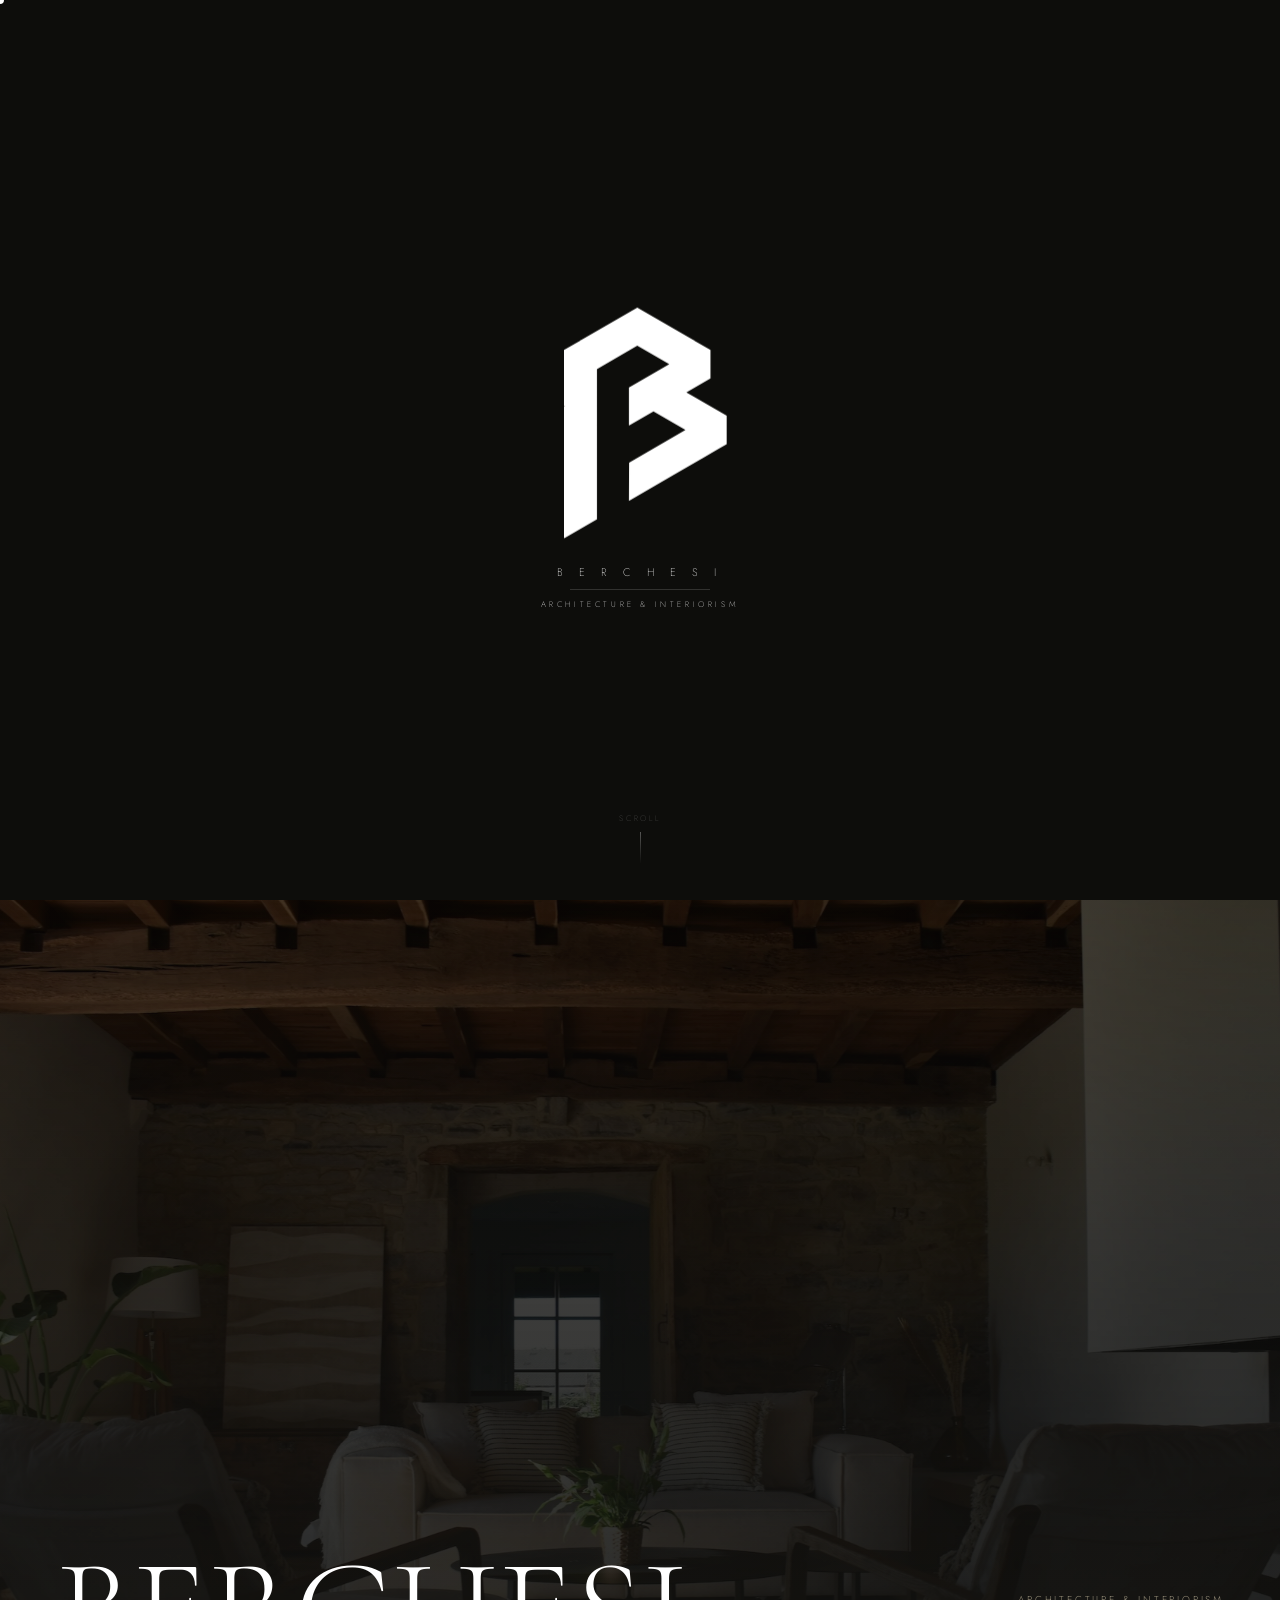
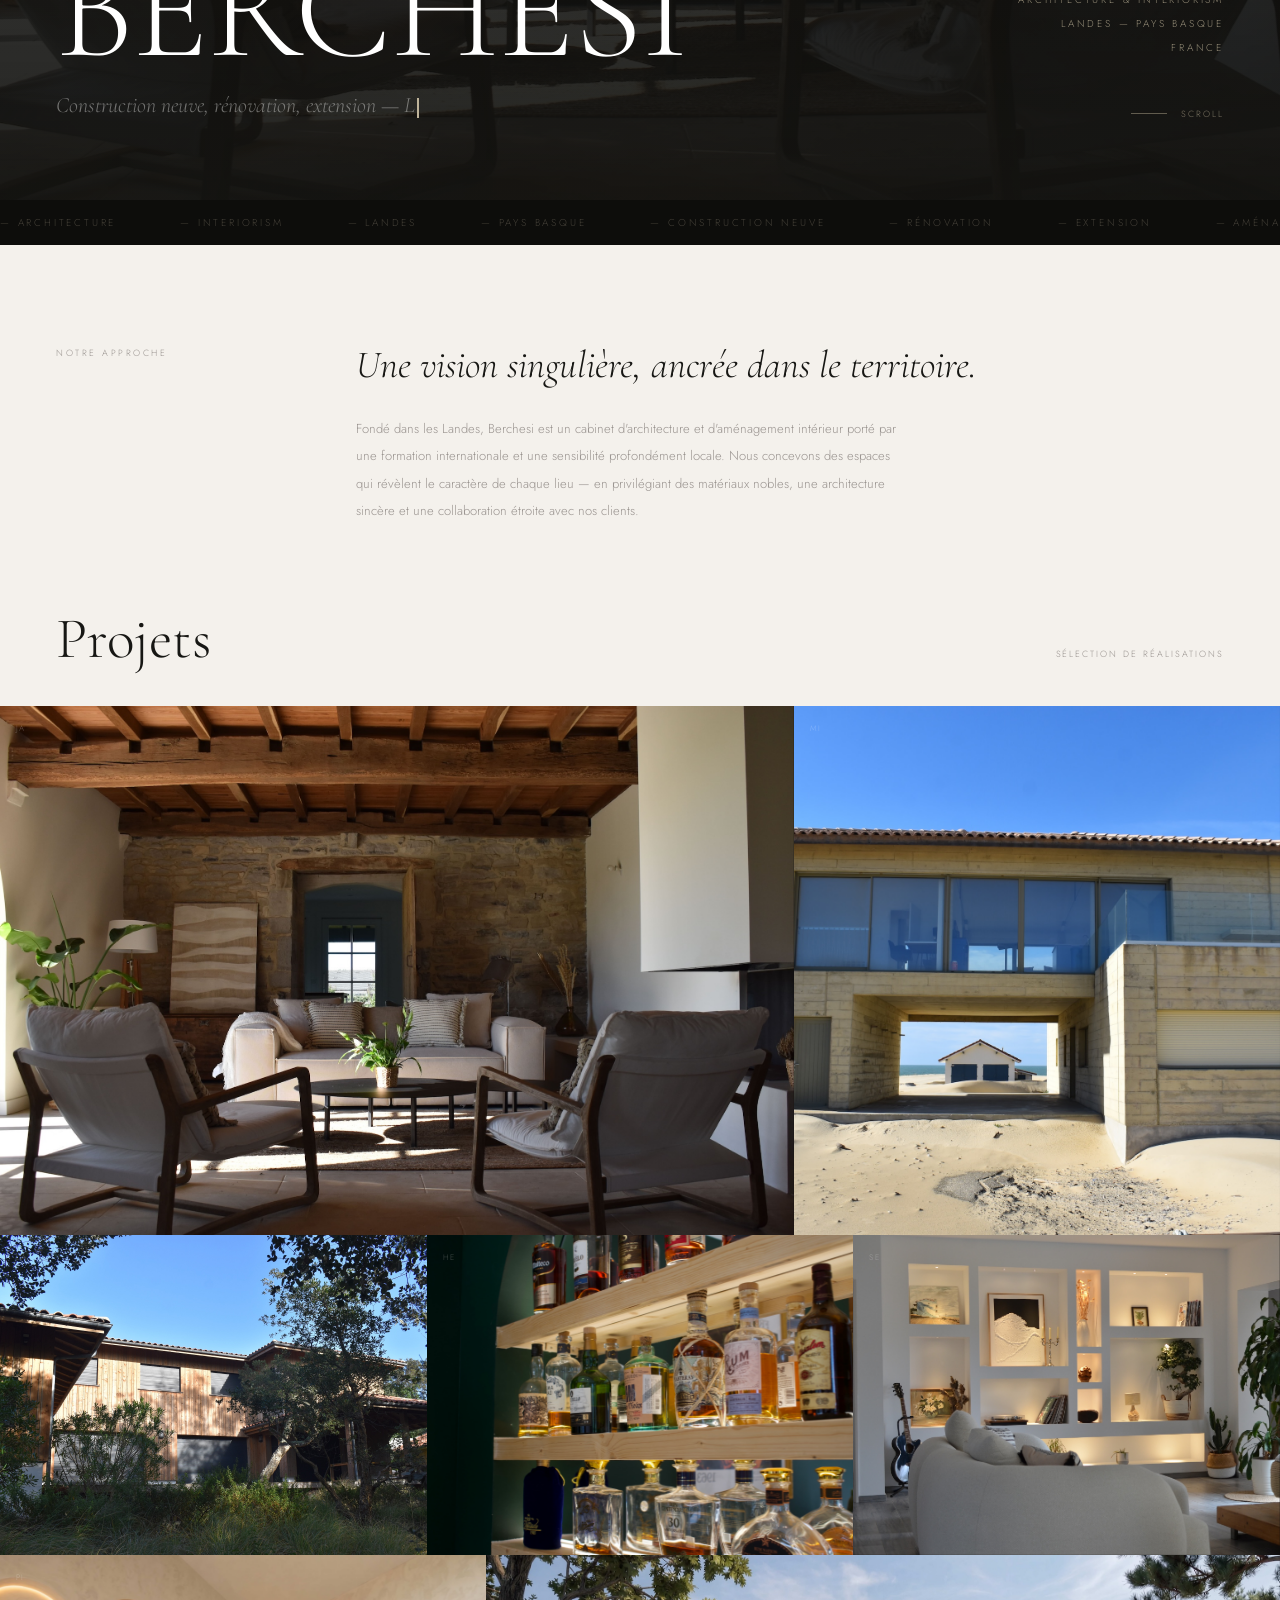
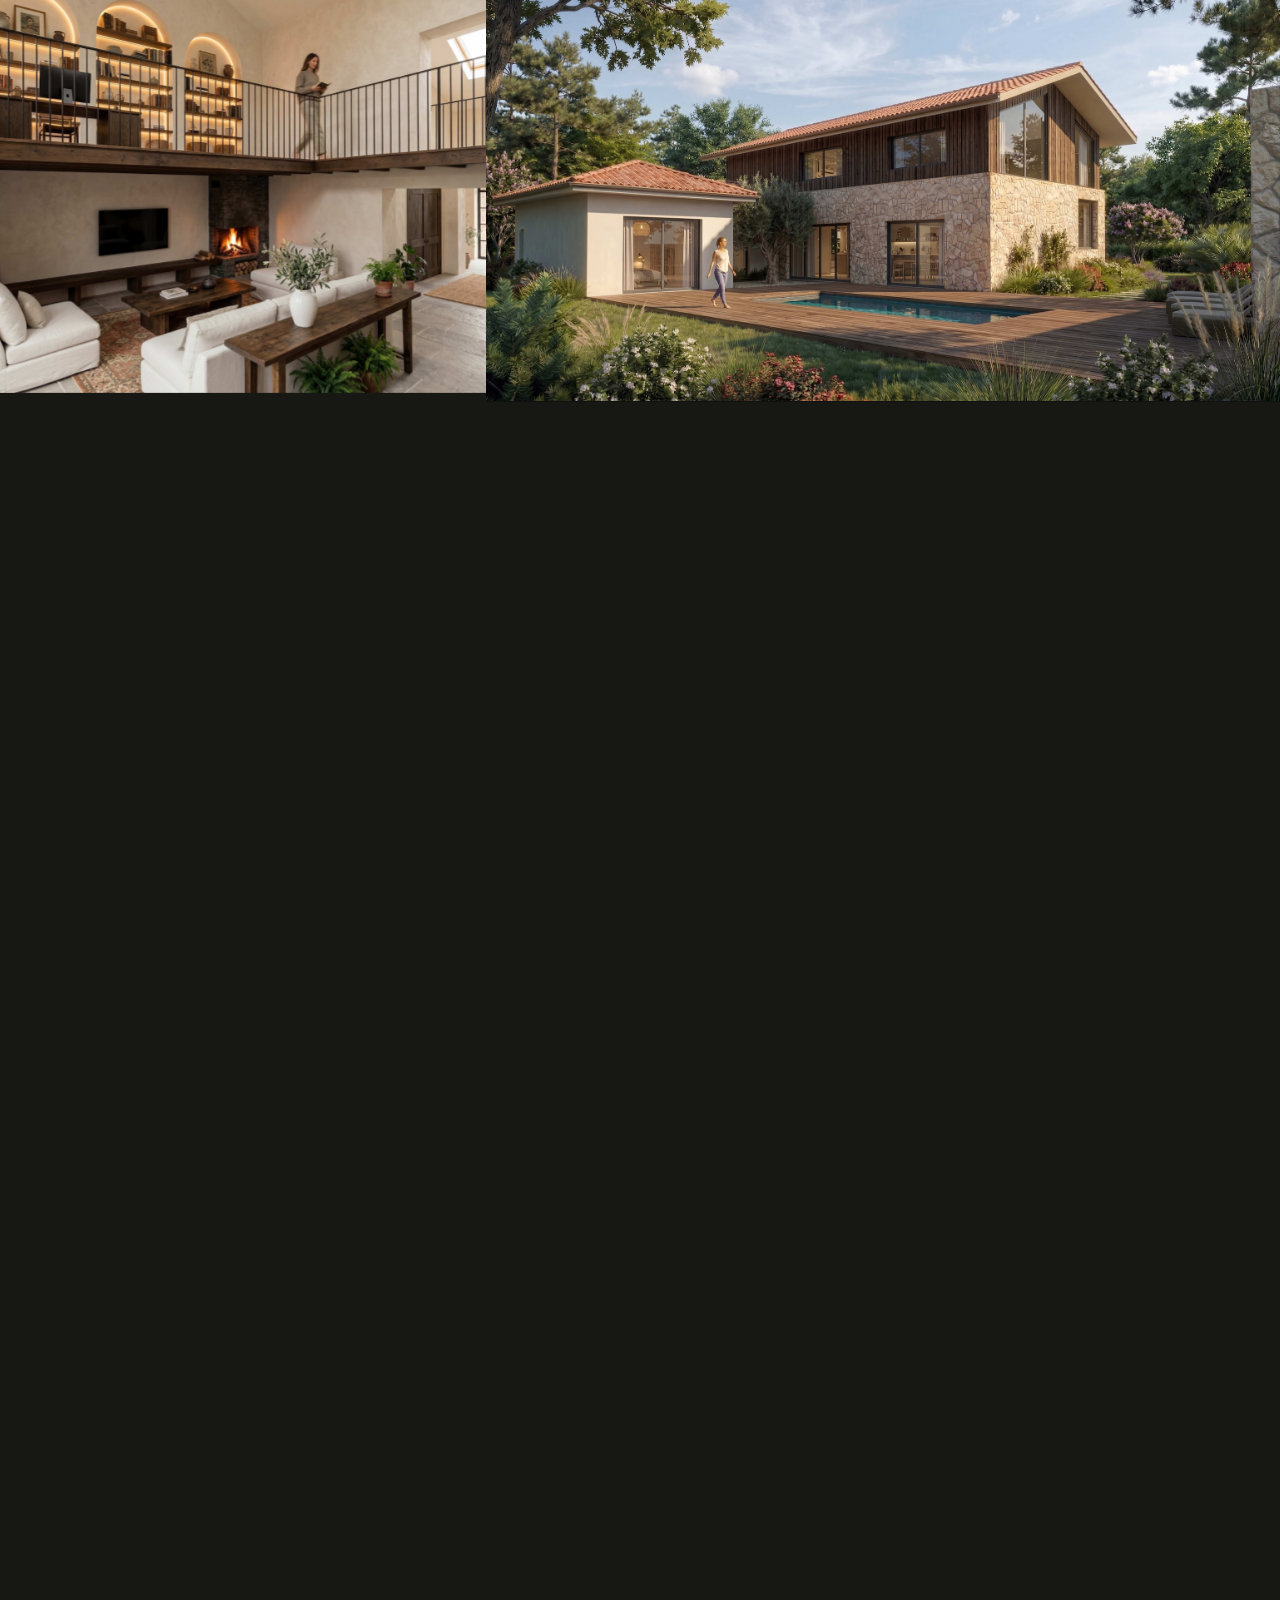
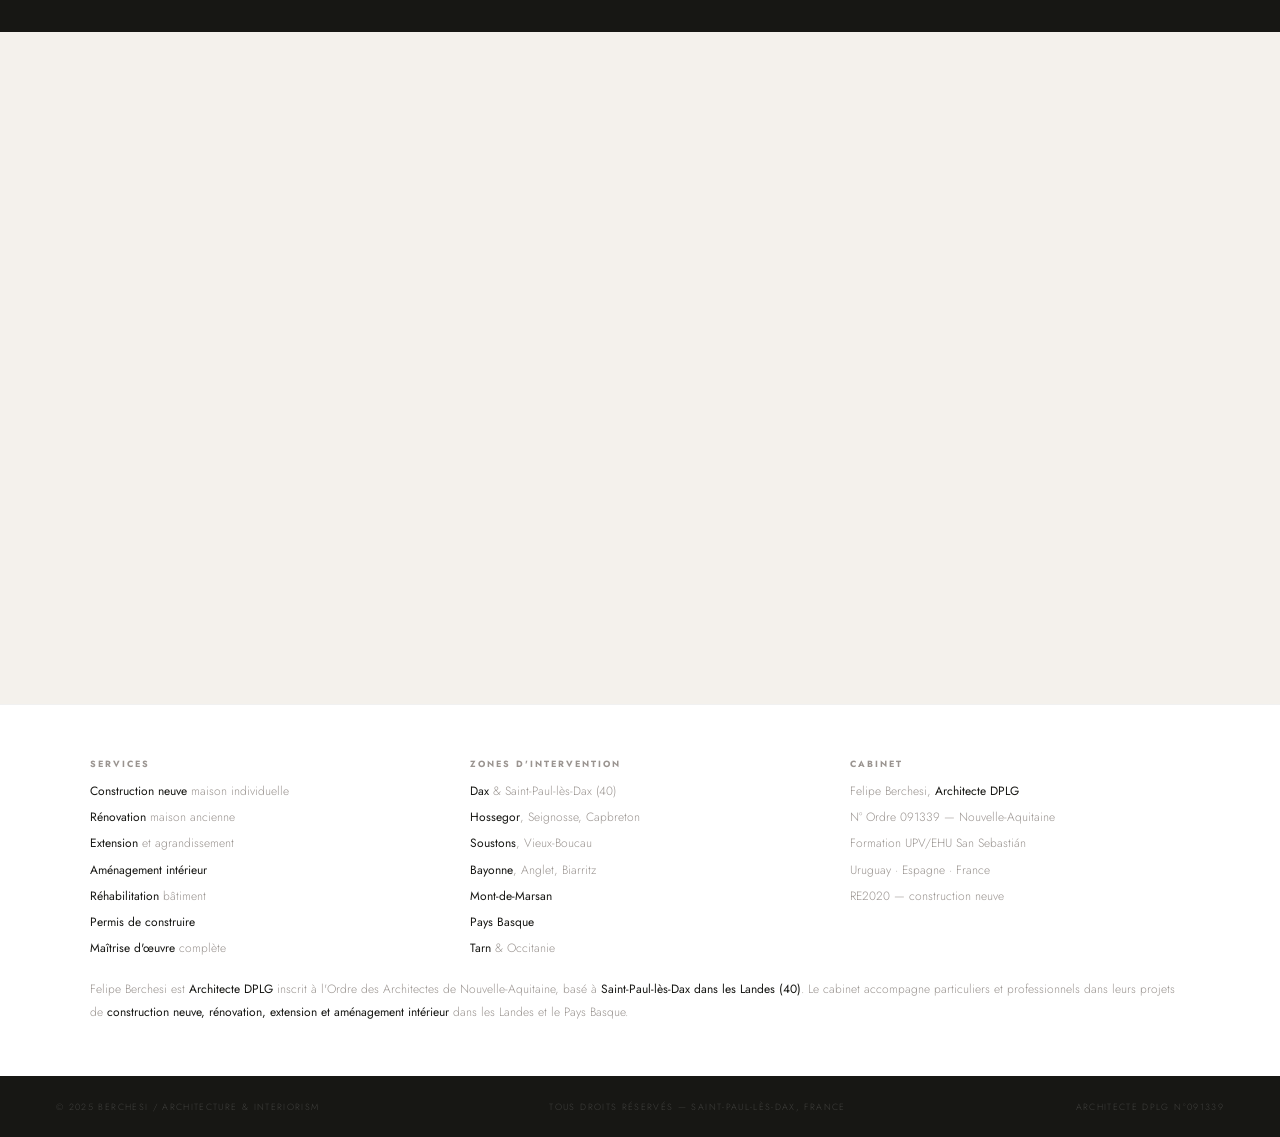
==== commit 6f26b90b: "ajuste espacio intro" ====
--- a/index.html
+++ b/index.html
@@ -47,7 +47,7 @@
   background:#0D0D0B;
   display:flex;flex-direction:column;
   align-items:center;justify-content:center;
-  gap:22px;
+  gap:8px;
   z-index:500;
   transition:opacity 0.3s ease, transform 0s linear;
 }
@@ -56,7 +56,7 @@
   transform:translateY(60px) scale(1.04);
   pointer-events:none;
 }
-.intro-svg{width:200px;}
+.intro-svg{width:200px;margin-bottom:0;}
 .intro-fill{fill:#ffffff;opacity:0;animation:iFill .6s ease 2.8s forwards;}
 @keyframes iFill{to{opacity:1}}
 .intro-stroke{
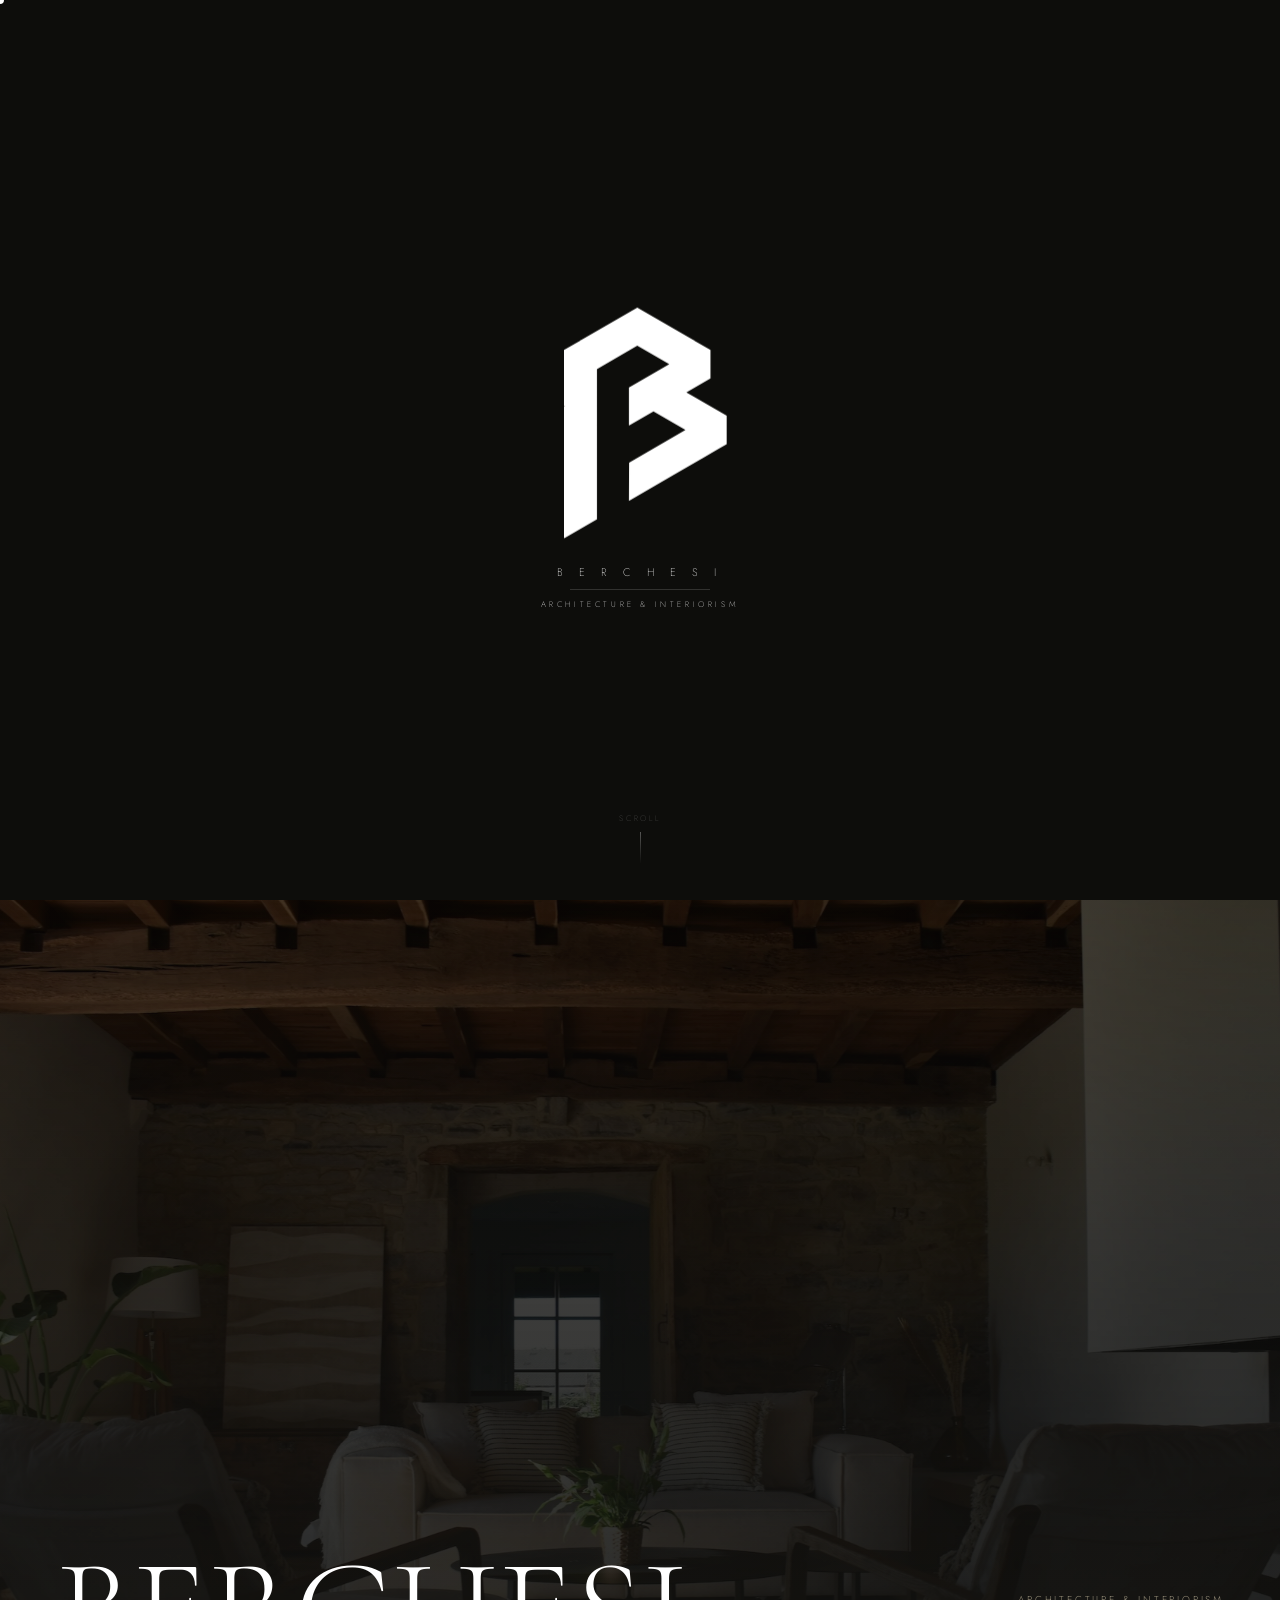
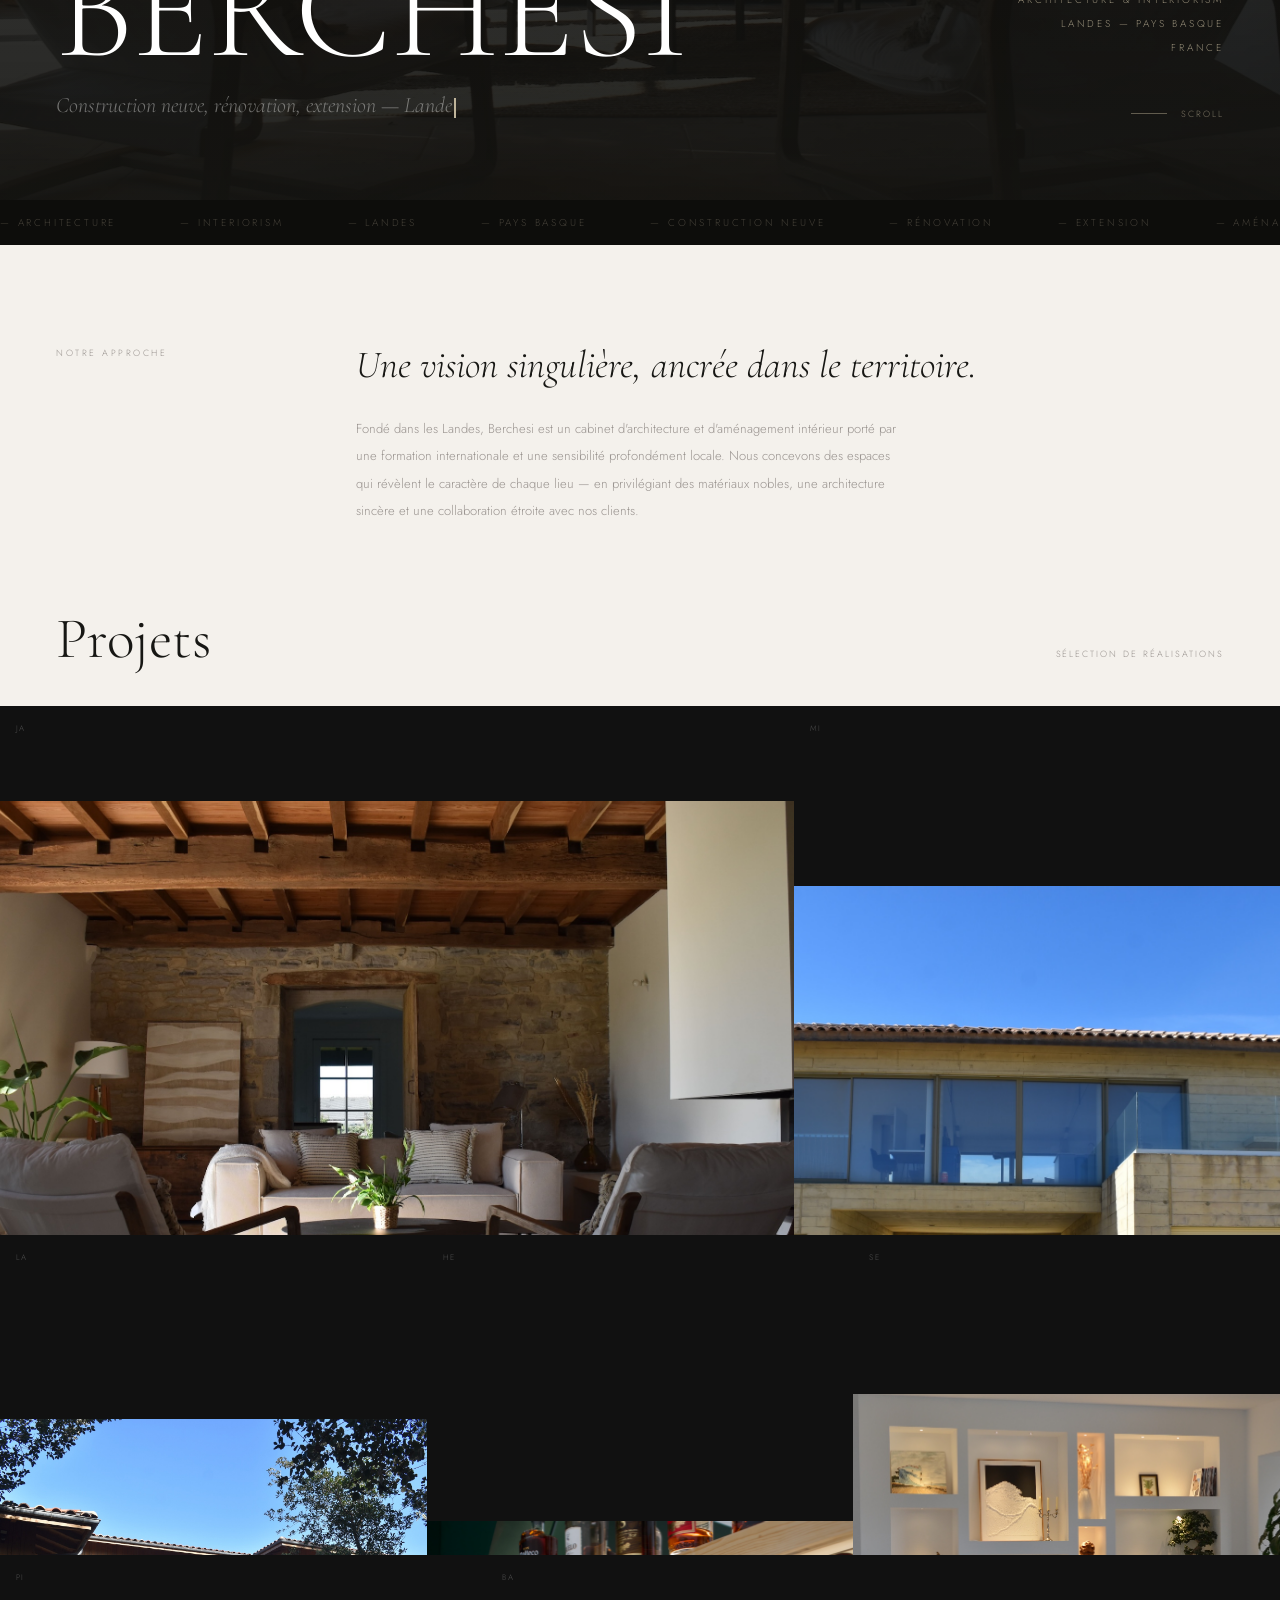
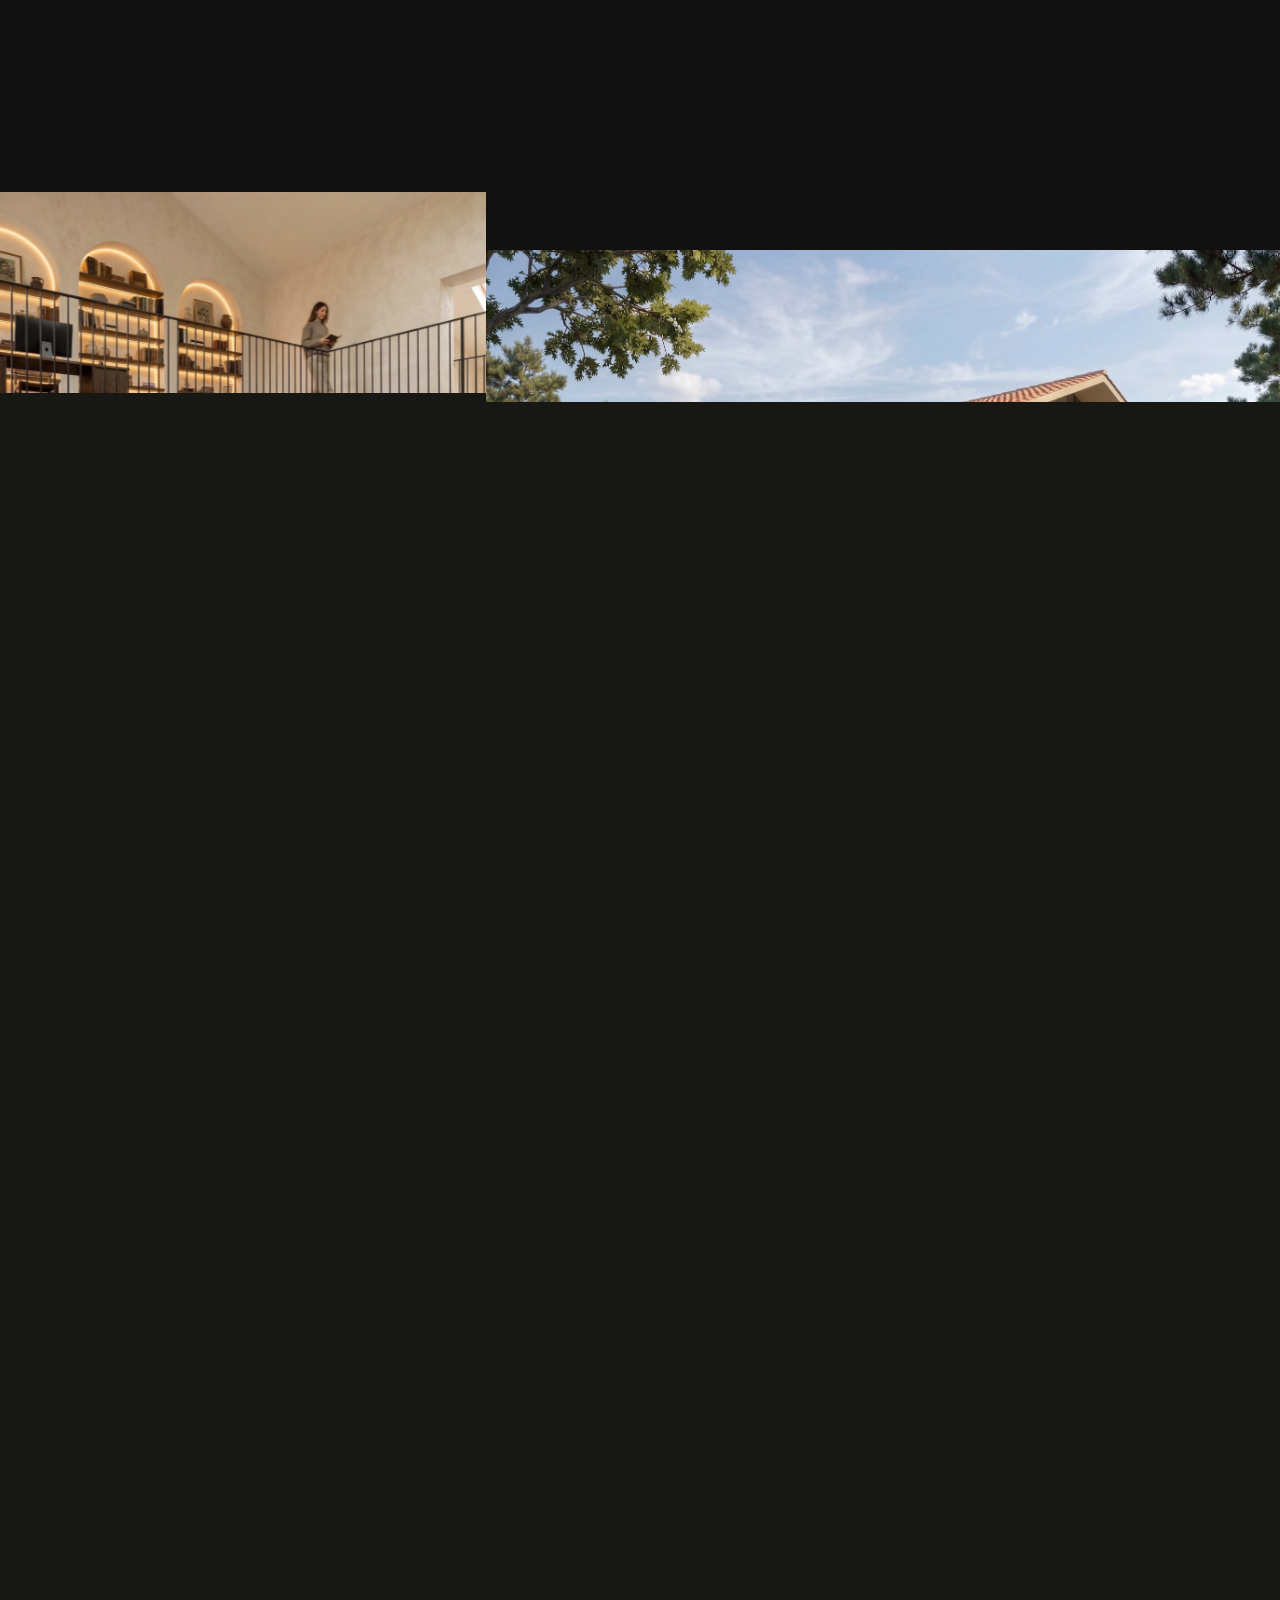
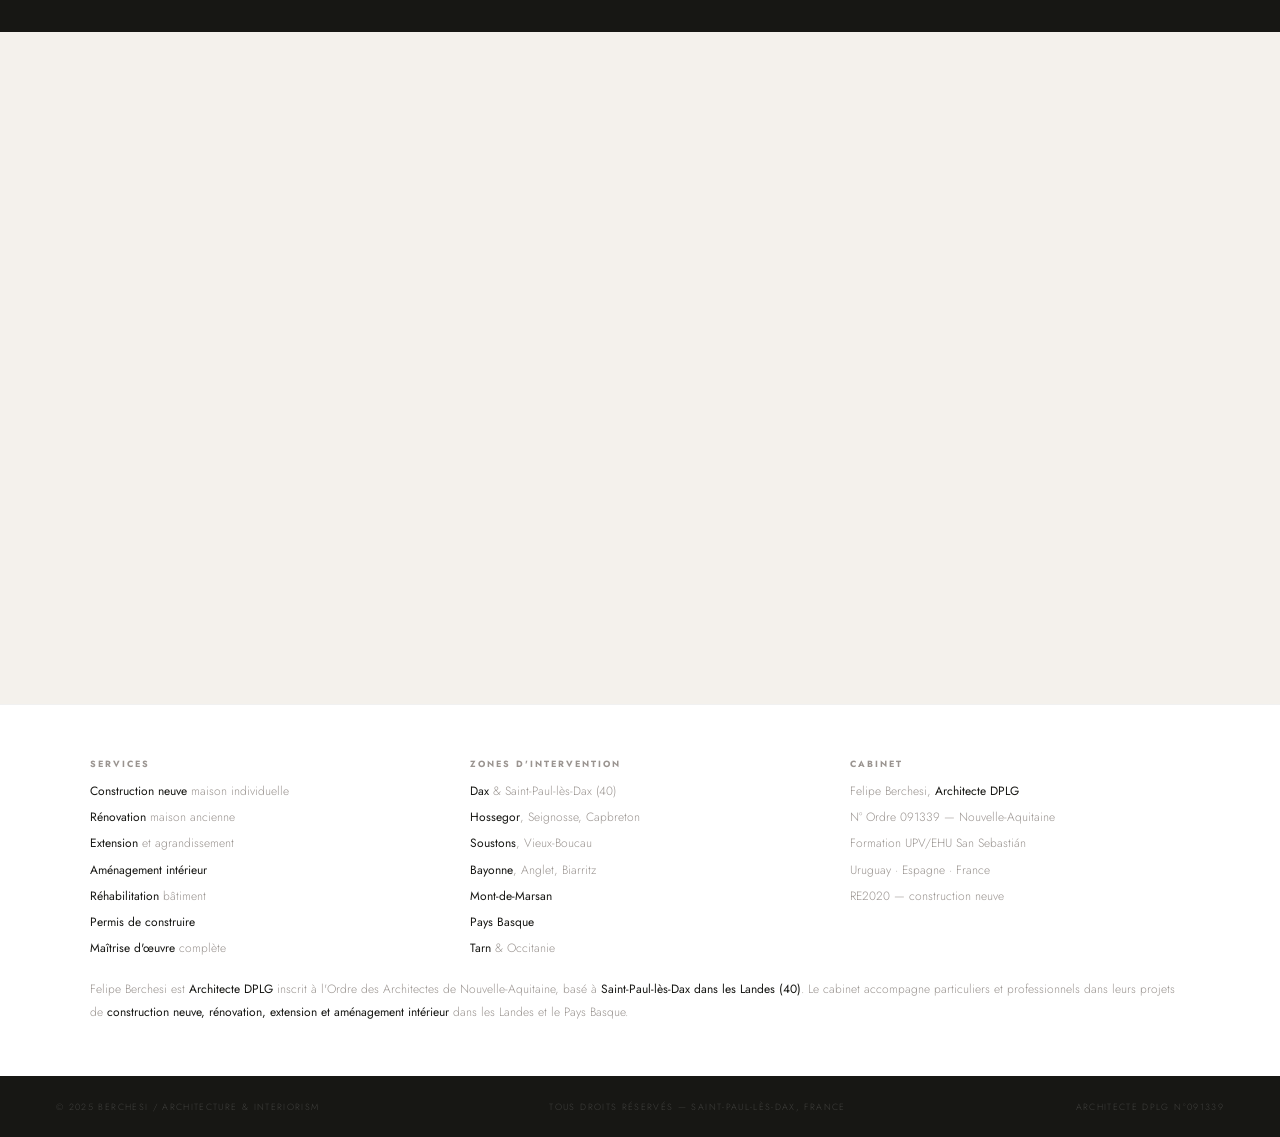
==== commit d67c792d: "Update index.html" ====
--- a/index.html
+++ b/index.html
@@ -156,8 +156,8 @@
 .gr3{display:grid;grid-template-columns:38fr 62fr;gap:0}
 
 .pc{position:relative;overflow:hidden;cursor:pointer;text-decoration:none;display:block;background:#111}
-.pc img{width:100%;height:100%;object-fit:cover;display:block;transition:transform 1.1s cubic-bezier(.16,1,.3,1),filter 1s;will-change:transform}
-.pc:hover img{transform:scale(1.07);filter:brightness(.45)}
+.pc img{width:100%;height:100%;object-fit:cover;display:block;will-change:transform;transition:filter 1s}
+.pc:hover img{filter:brightness(.45)}
 .pco{position:absolute;inset:0;background:linear-gradient(to top,rgba(14,14,12,.9) 0%,rgba(14,14,12,0) 52%);opacity:0;transition:opacity .5s cubic-bezier(.16,1,.3,1)}
 .pc:hover .pco{opacity:1}
 .pci{position:absolute;bottom:0;left:0;right:0;padding:26px 24px;transform:translateY(10px);opacity:0;transition:transform .5s cubic-bezier(.16,1,.3,1),opacity .5s}
@@ -549,6 +549,40 @@
 const obs=new IntersectionObserver(e=>{e.forEach(en=>{if(en.isIntersecting){en.target.classList.add('vis');obs.unobserve(en.target);}});},{threshold:.07});
 document.querySelectorAll('.rv').forEach(el=>obs.observe(el));
 
+// PARALLAX — imágenes de proyectos
+(function(){
+  const cards = document.querySelectorAll('.grid .pc');
+  const speeds = [0.06, 0.10, 0.08, 0.12, 0.07, 0.09, 0.11, 0.05];
+  
+  function onScroll(){
+    cards.forEach((card, i) => {
+      const img = card.querySelector('img');
+      if(!img) return;
+      const rect = card.getBoundingClientRect();
+      const centerY = rect.top + rect.height / 2;
+      const distFromCenter = centerY - window.innerHeight / 2;
+      const speed = speeds[i % speeds.length];
+      const offset = distFromCenter * speed;
+      const hovered = card.matches(':hover');
+      const scale = hovered ? 1.18 : 1.12;
+      img.style.transform = `translateY(${offset}px) scale(${scale})`;
+    });
+  }
+
+  // Hover suave
+  cards.forEach(card => {
+    const img = card.querySelector('img');
+    if(!img) return;
+    img.style.transition = 'transform 1.1s cubic-bezier(.16,1,.3,1), filter 1s';
+    card.addEventListener('mouseenter', onScroll);
+    card.addEventListener('mouseleave', onScroll);
+  });
+
+  window.addEventListener('scroll', onScroll, {passive:true});
+  window.addEventListener('resize', onScroll, {passive:true});
+  onScroll();
+})();
+
 const phrases=['Construction neuve, rénovation, extension — Landes & Pays Basque.','Architecture sincère, matériaux nobles, collaboration étroite.','De l\'esquisse au suivi de chantier — maîtrise d\'œuvre complète.'];
 let pi=0,ci=0,del=false;
 const tw=document.getElementById('tw');
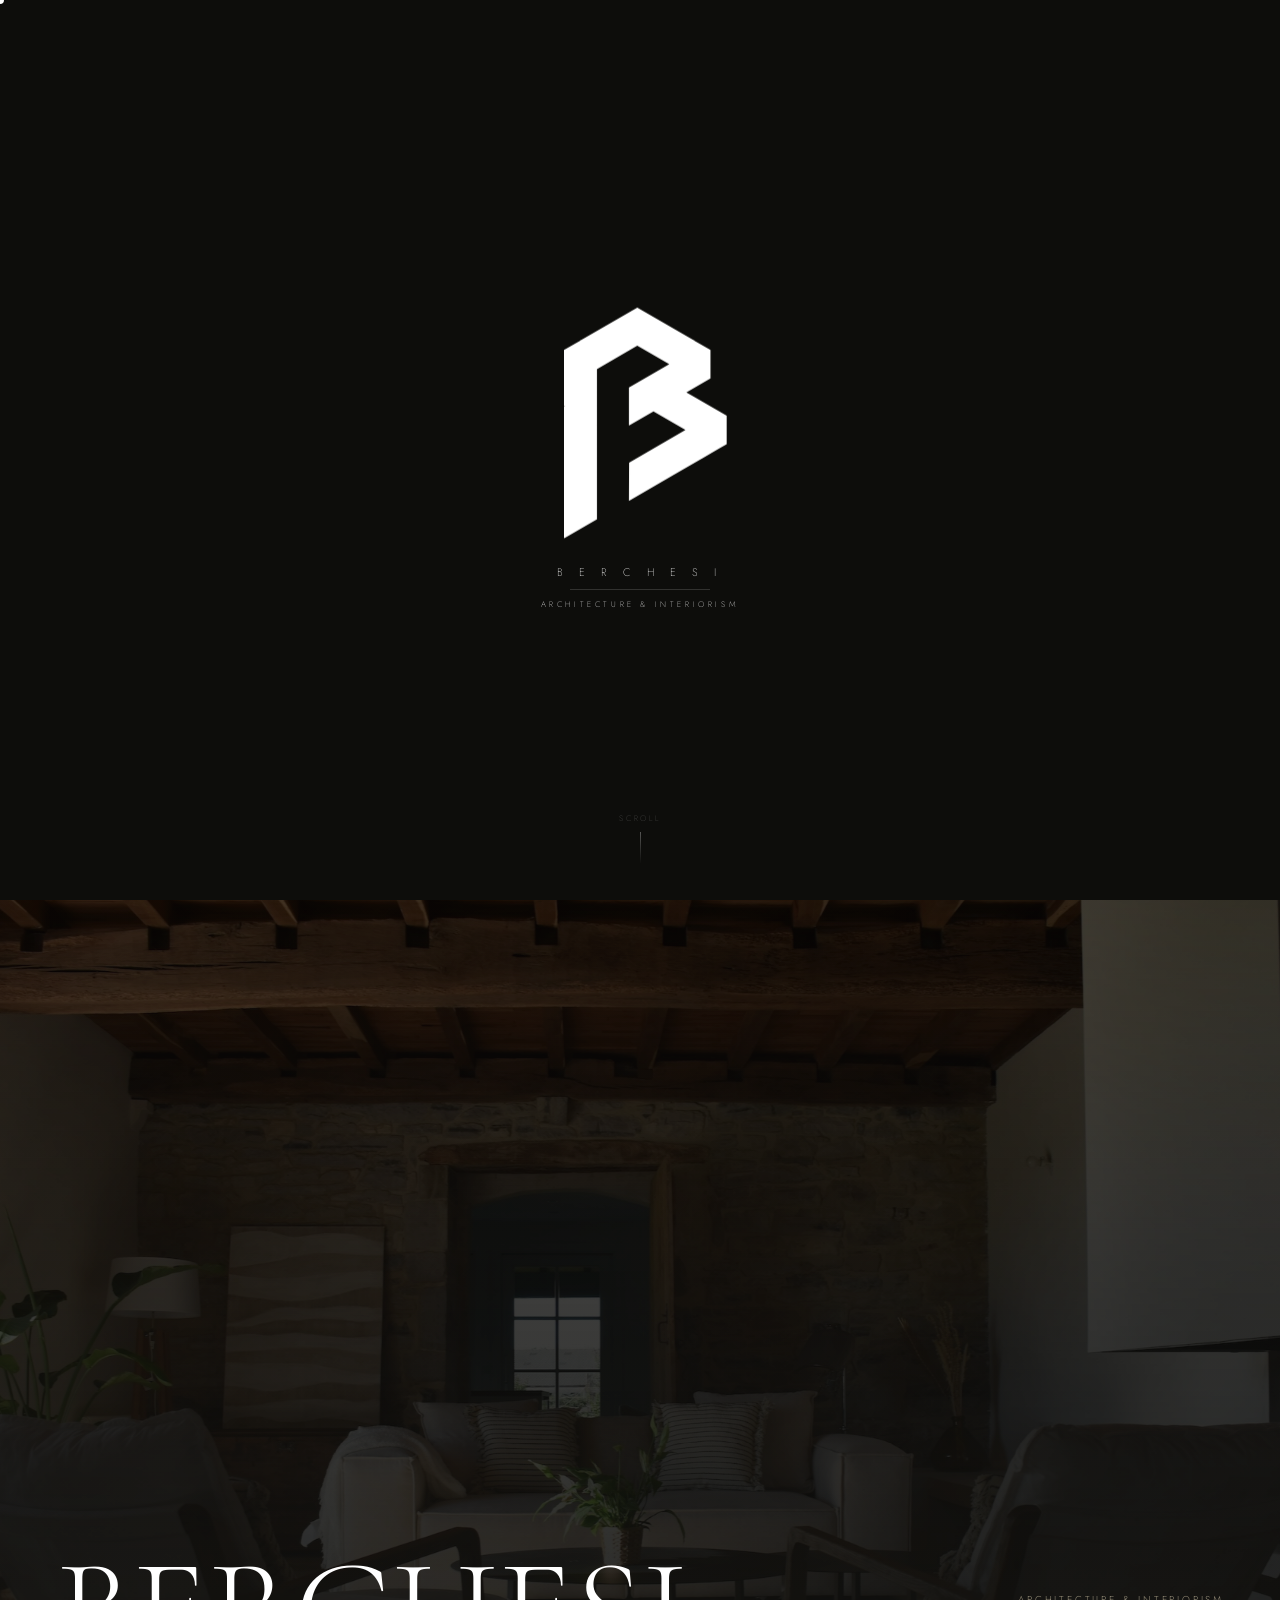
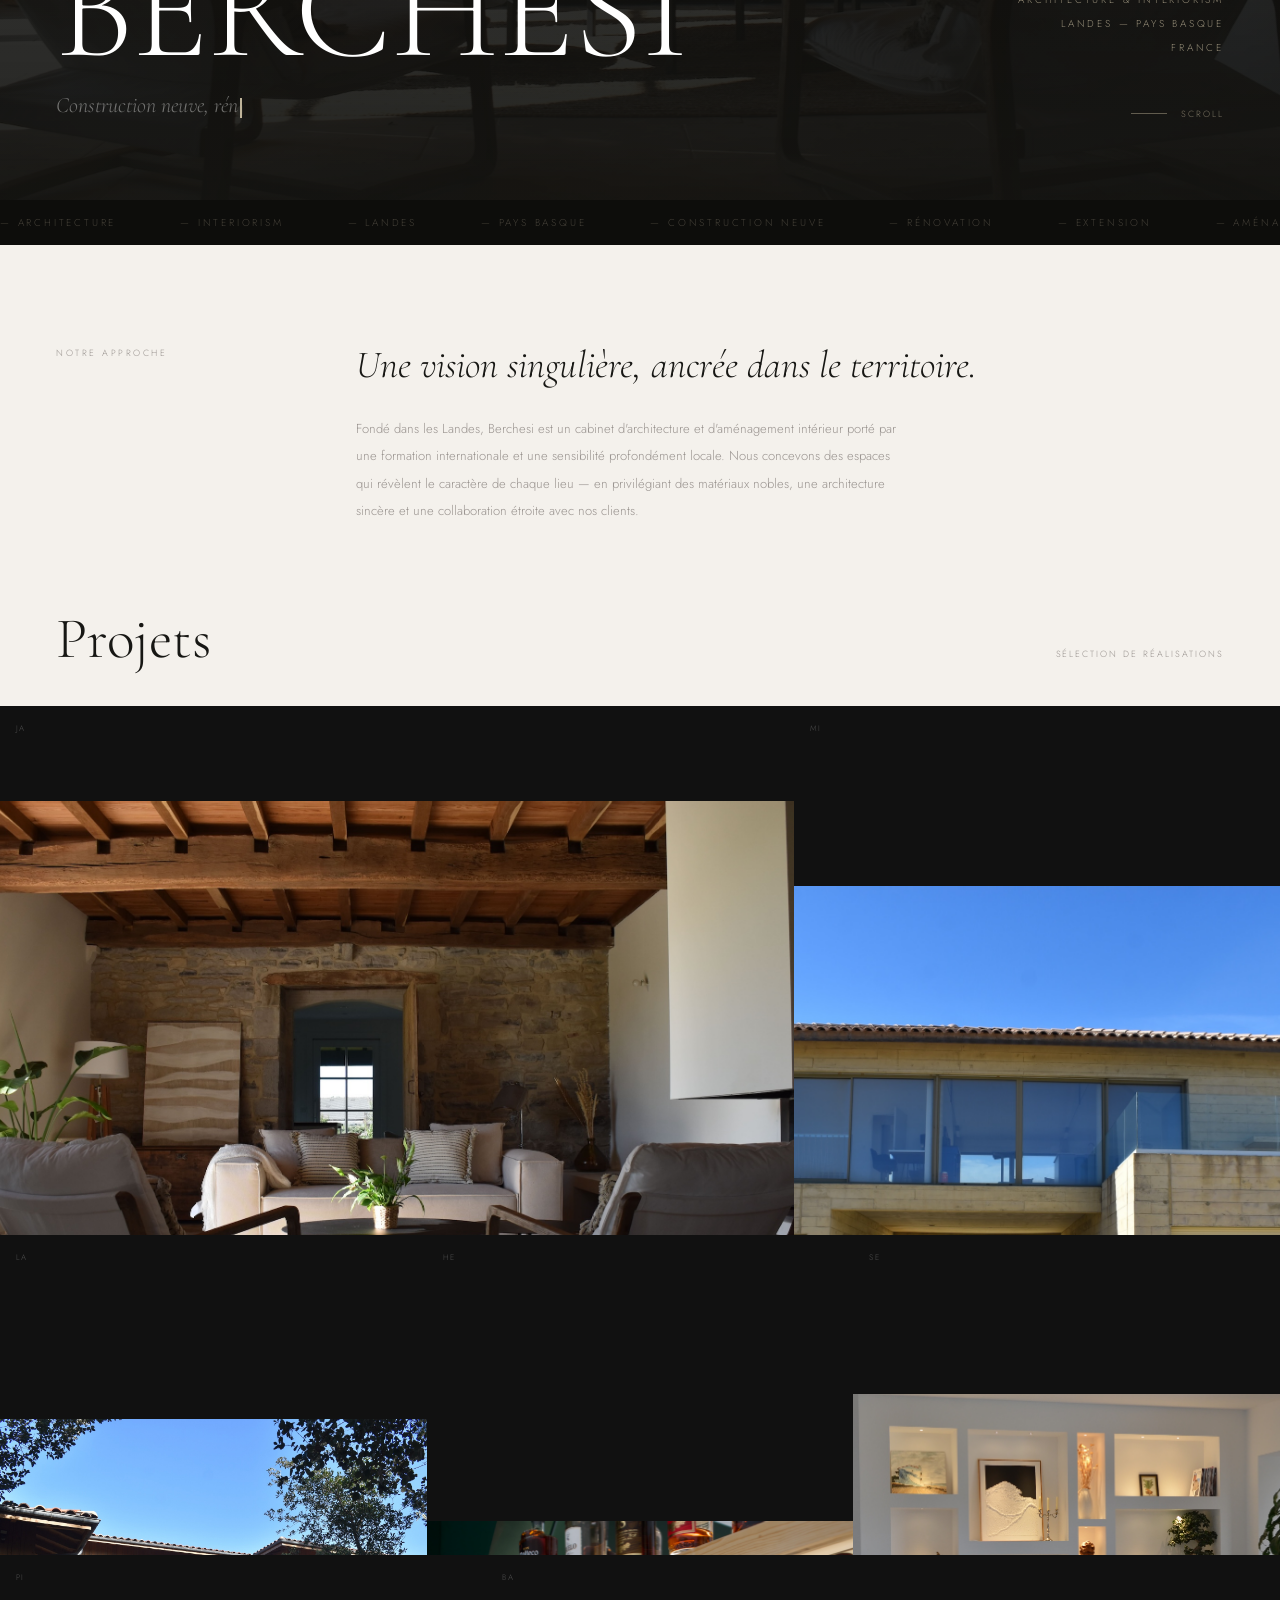
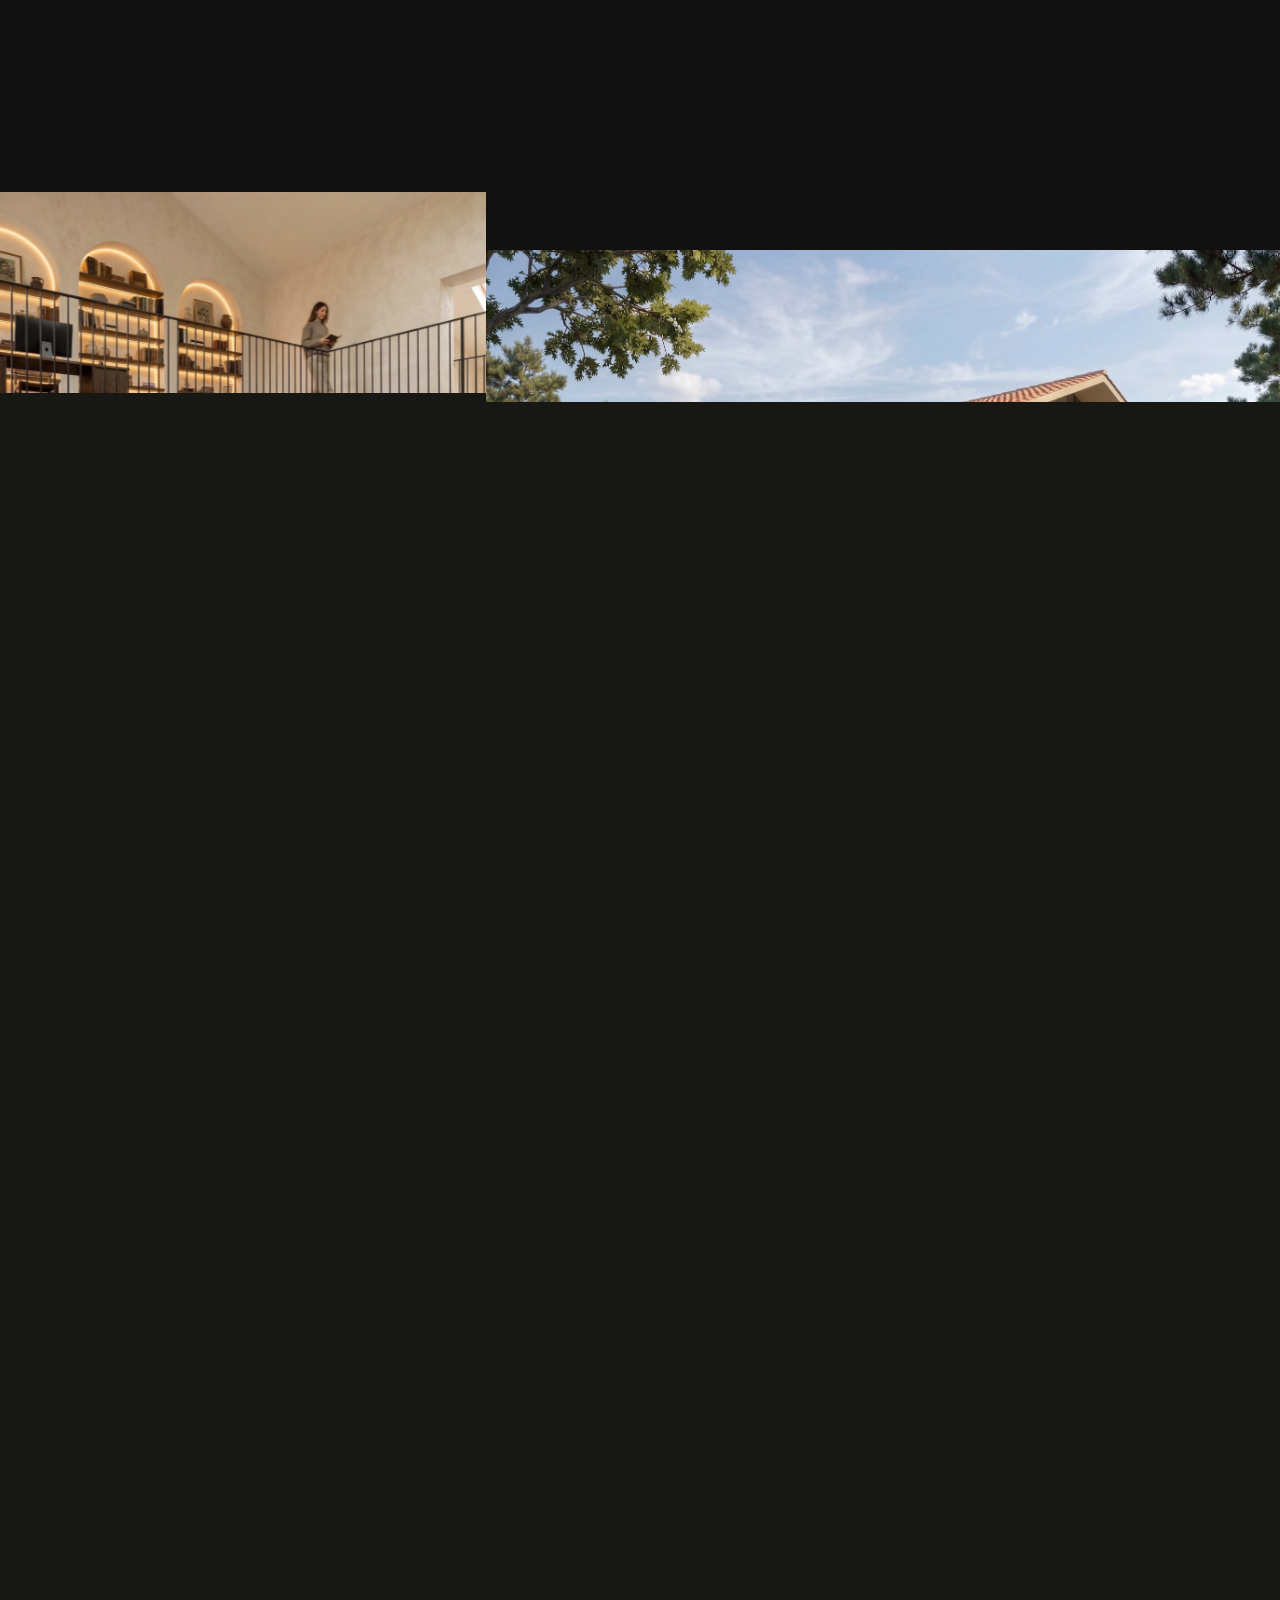
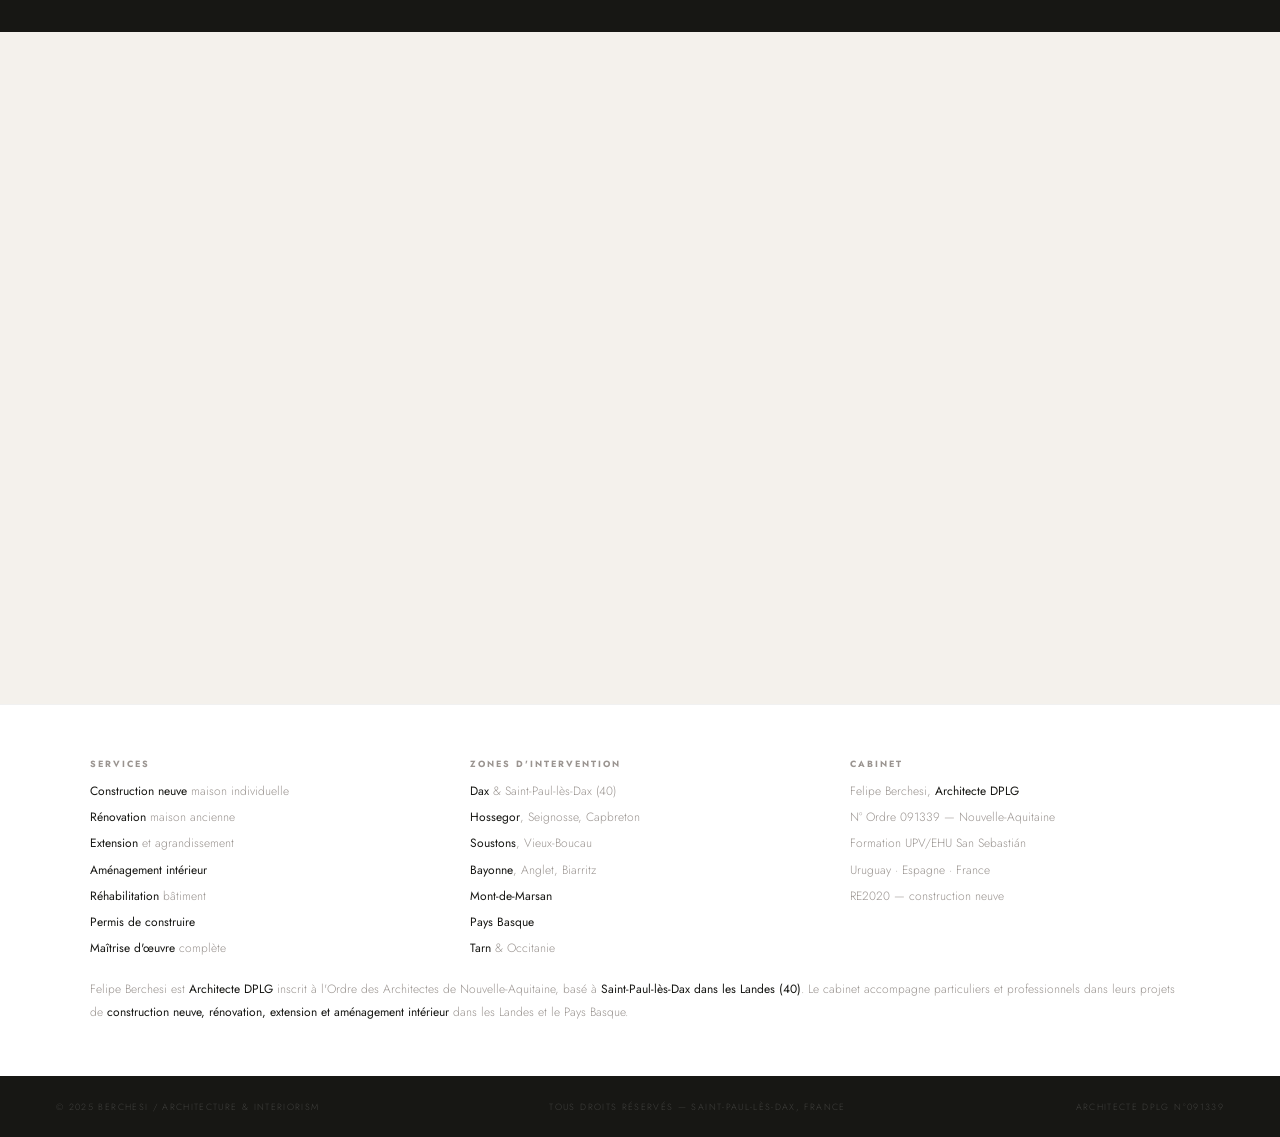
==== commit 2a7dba76: "update final proyectos" ====
--- a/index.html
+++ b/index.html
@@ -171,11 +171,11 @@
 .about{background:var(--dark);padding:96px 56px;color:#fff}
 .about-inner{max-width:1300px;margin:0 auto;display:grid;grid-template-columns:1fr 1fr;gap:96px;align-items:start}
 .about-left{}
-.about-imgs{display:grid;grid-template-columns:5fr 4fr;gap:3px;margin-bottom:3px}
-.about-img-main{aspect-ratio:3/4;overflow:hidden;position:relative}
+.about-imgs{display:grid;grid-template-columns:5fr 4fr;gap:3px;margin-bottom:3px;align-items:stretch;height:520px}
+.about-img-main{overflow:hidden;position:relative}
 .about-img-main img{width:100%;height:100%;object-fit:cover;object-position:center top;filter:brightness(.88);transition:transform .9s cubic-bezier(.16,1,.3,1)}
 .about-img-main:hover img{transform:scale(1.03)}
-.about-img-side{aspect-ratio:3/4;overflow:hidden;display:flex;flex-direction:column;gap:3px}
+.about-img-side{overflow:hidden;display:flex;flex-direction:column;gap:3px}
 .about-img-sport{flex:1;overflow:hidden}
 .about-img-sport img{width:100%;height:100%;object-fit:cover;object-position:center 20%;filter:brightness(.82);transition:transform .9s cubic-bezier(.16,1,.3,1)}
 .about-img-sport:hover img{transform:scale(1.03)}
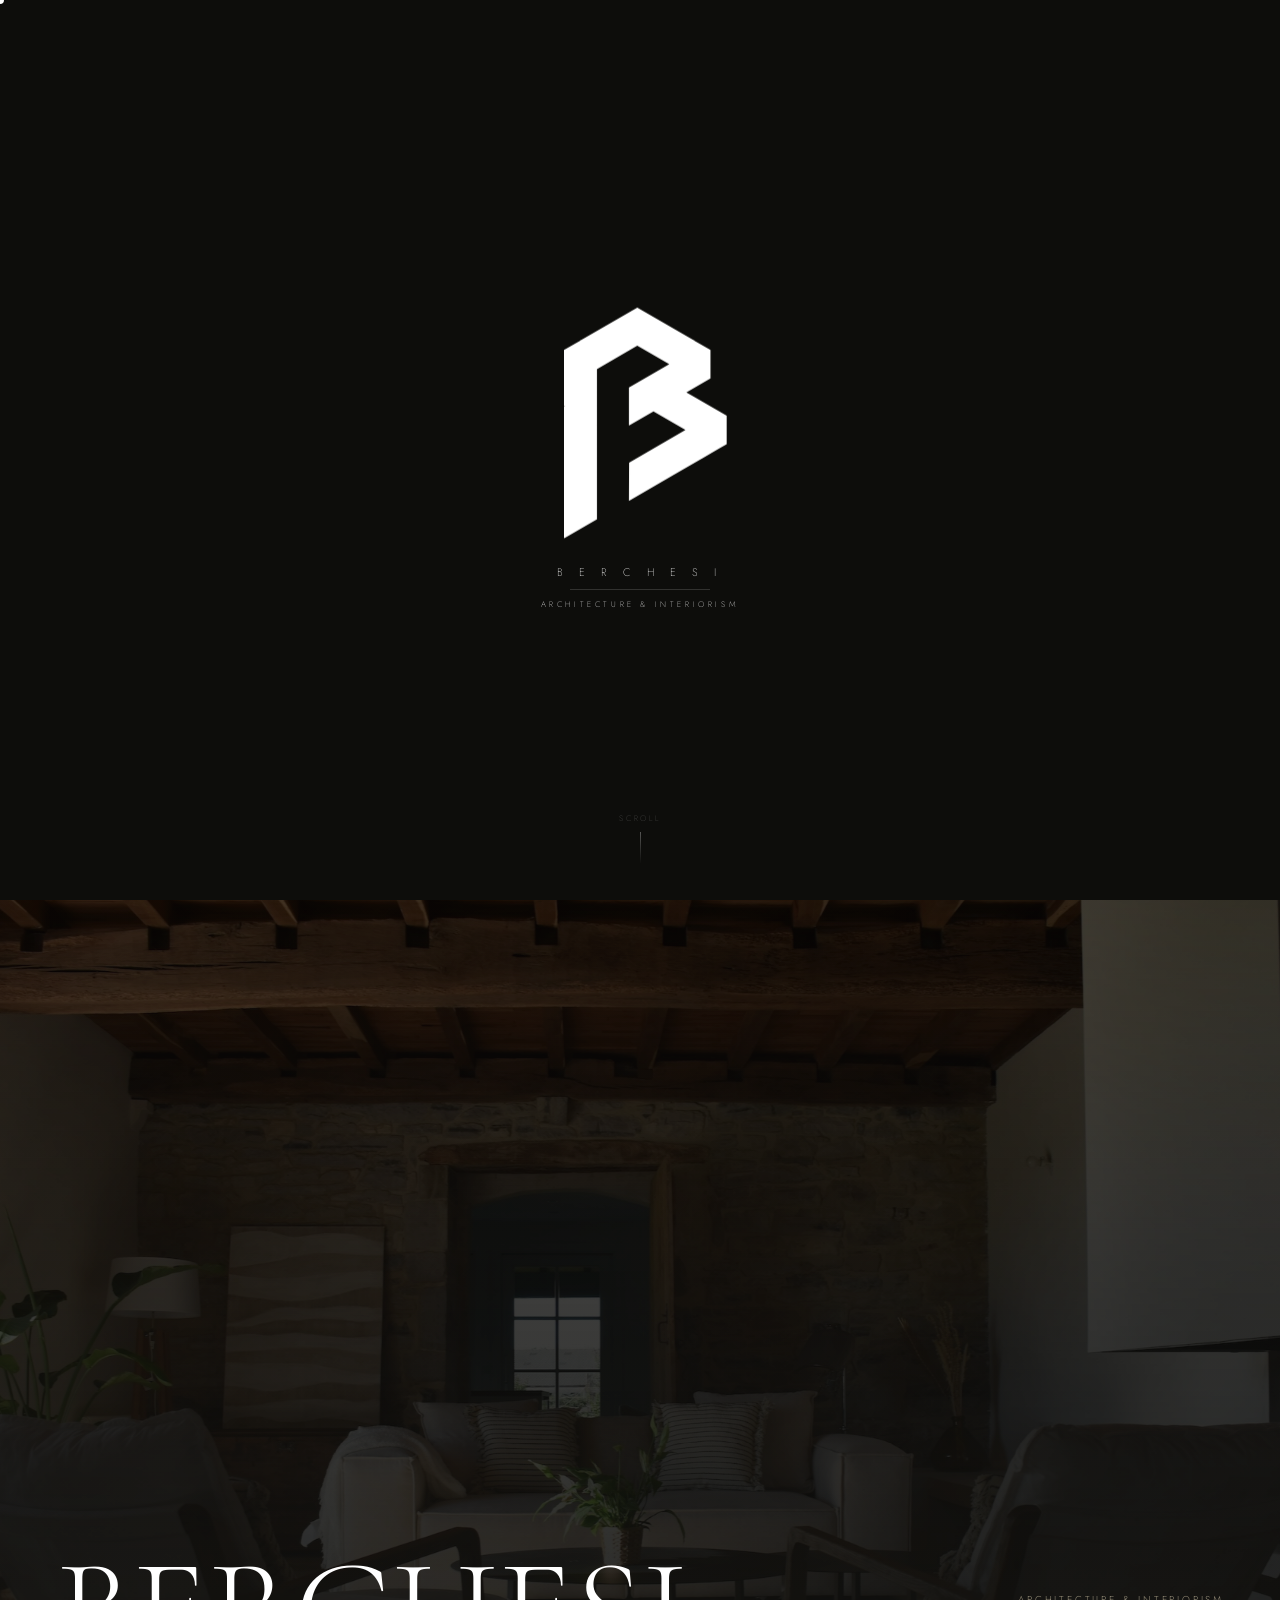
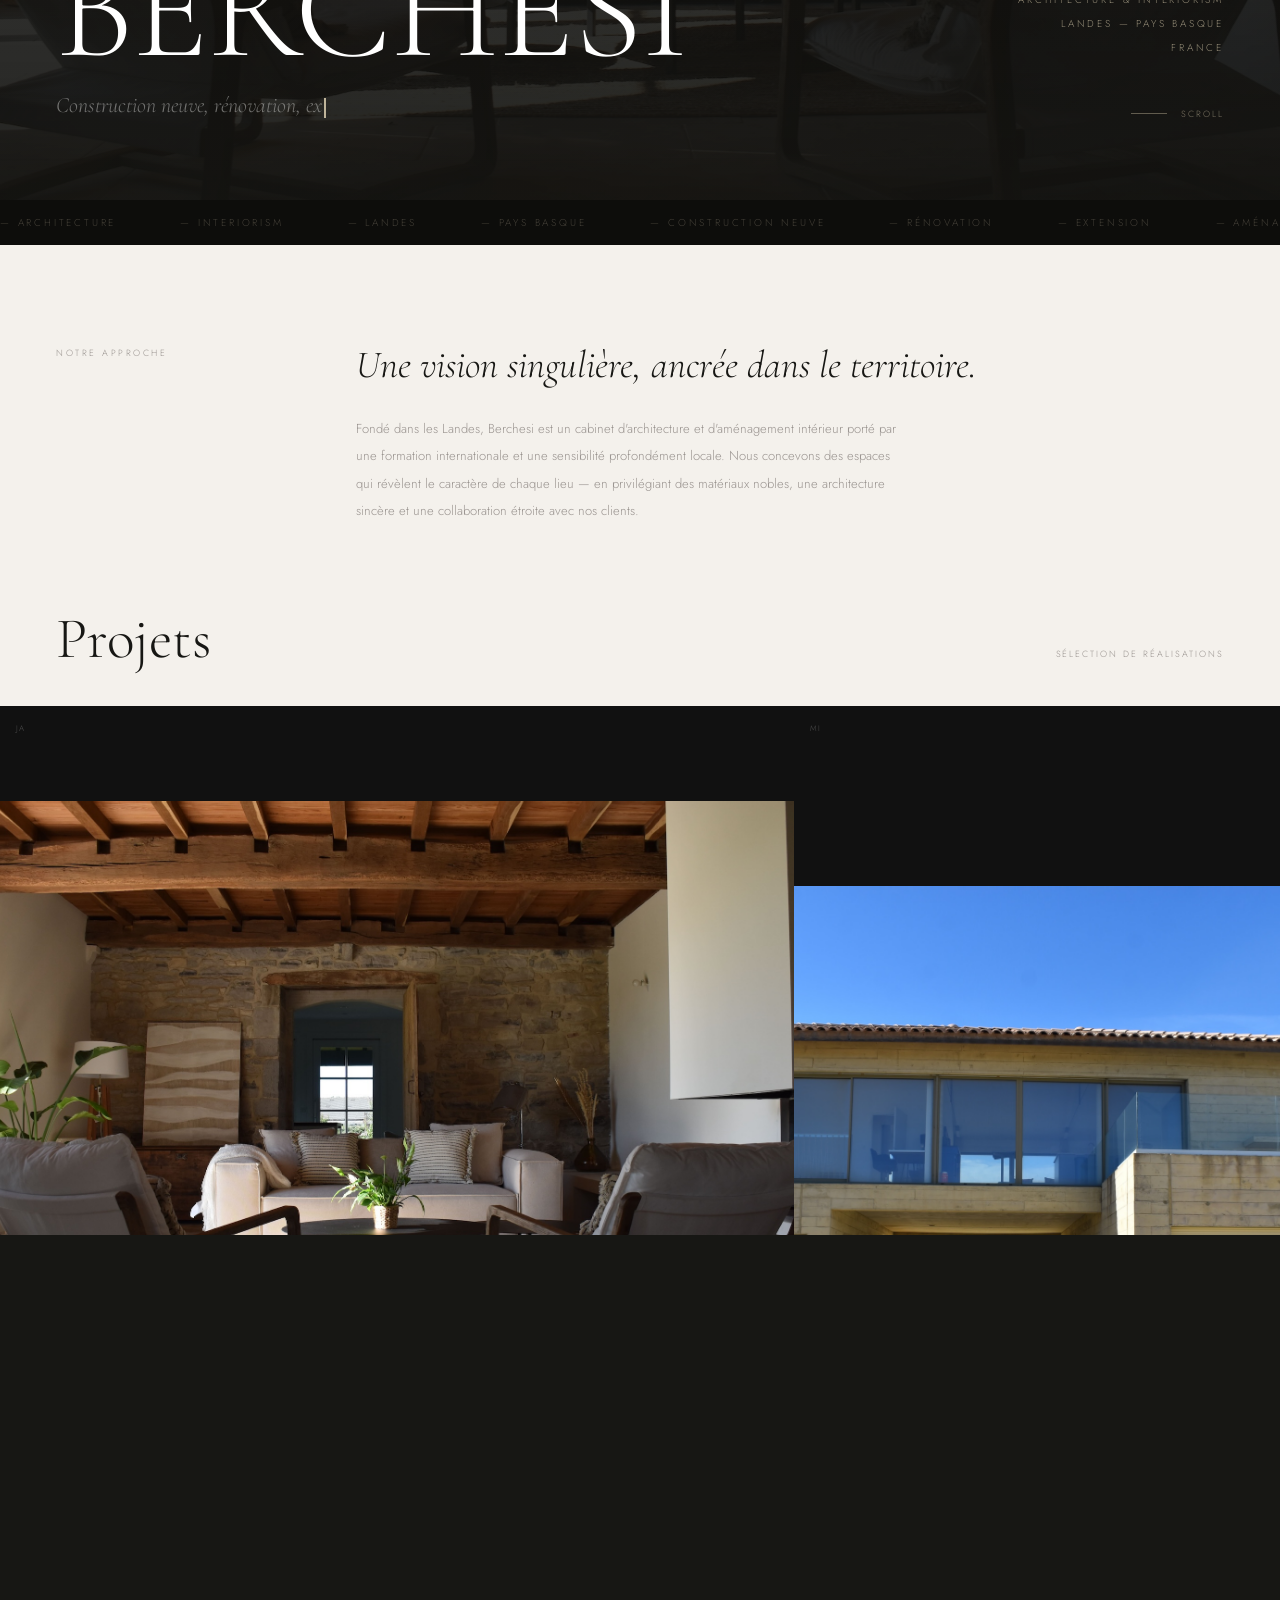
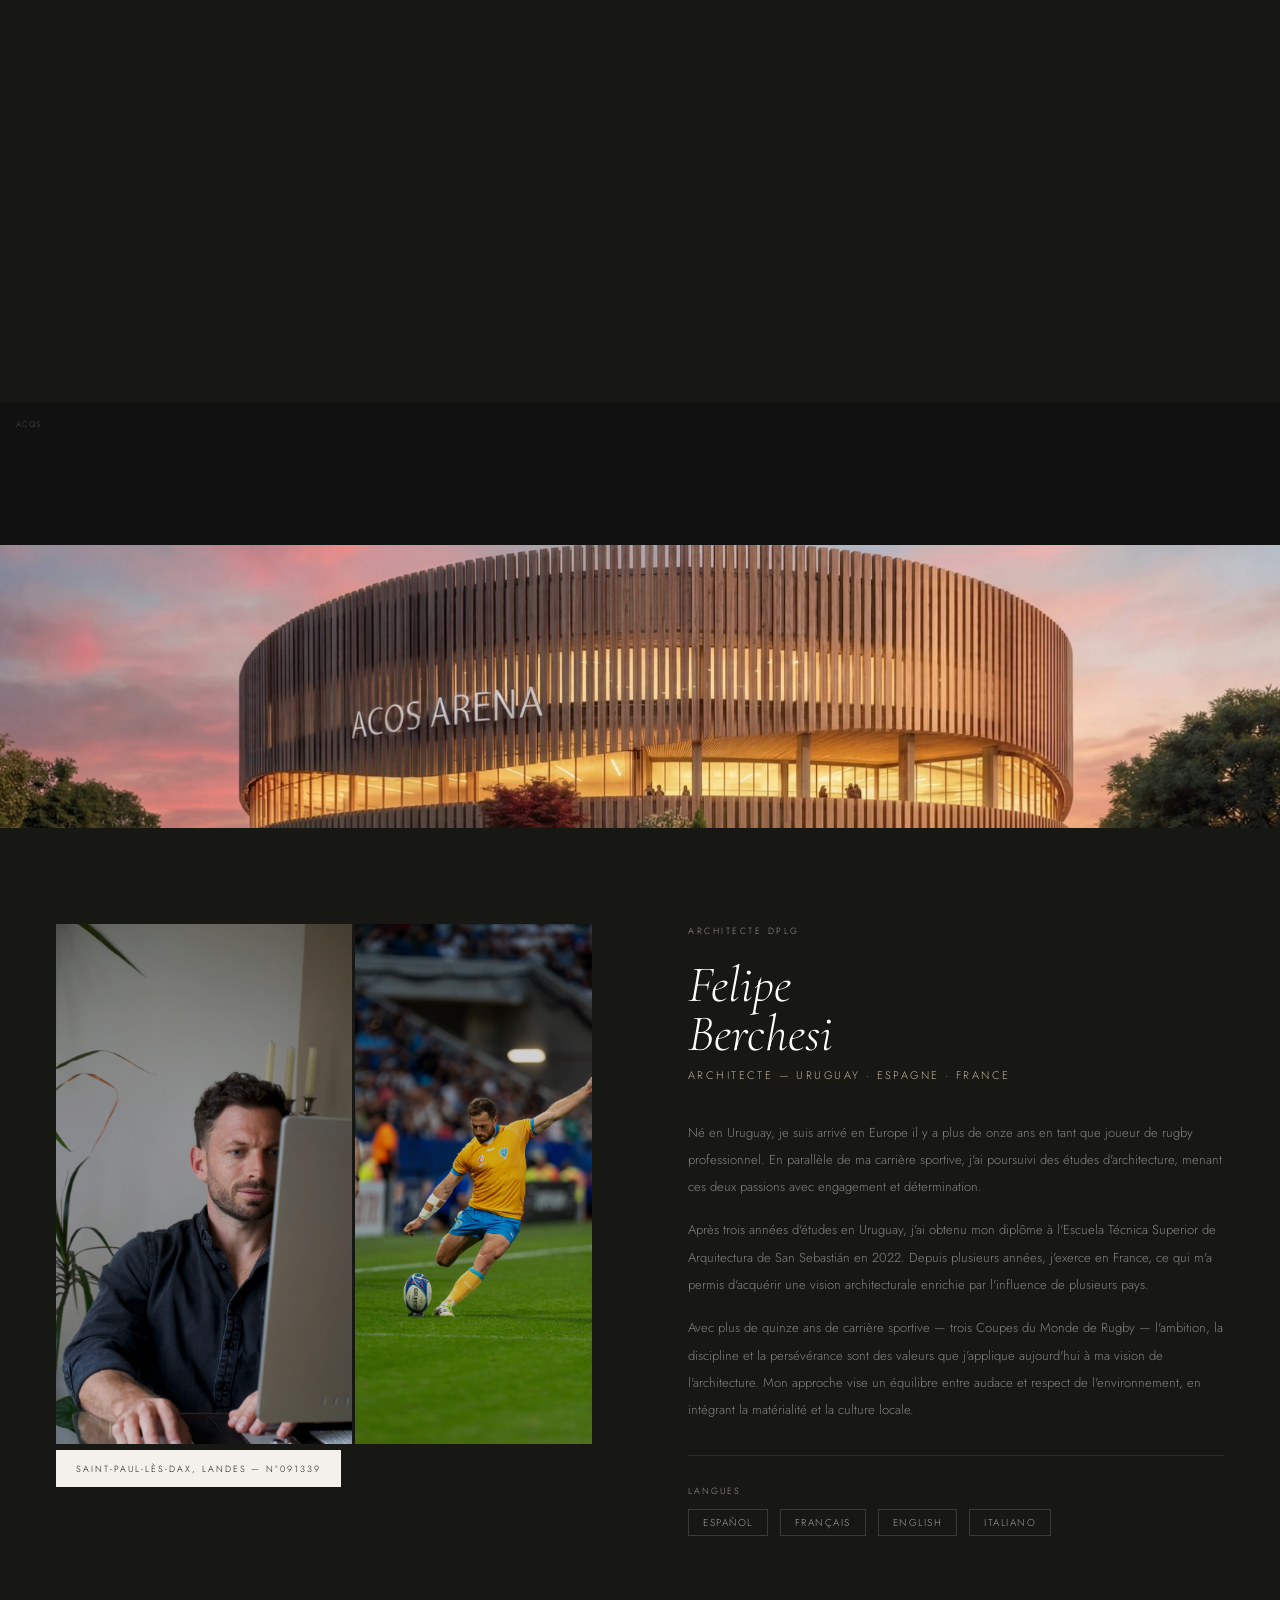
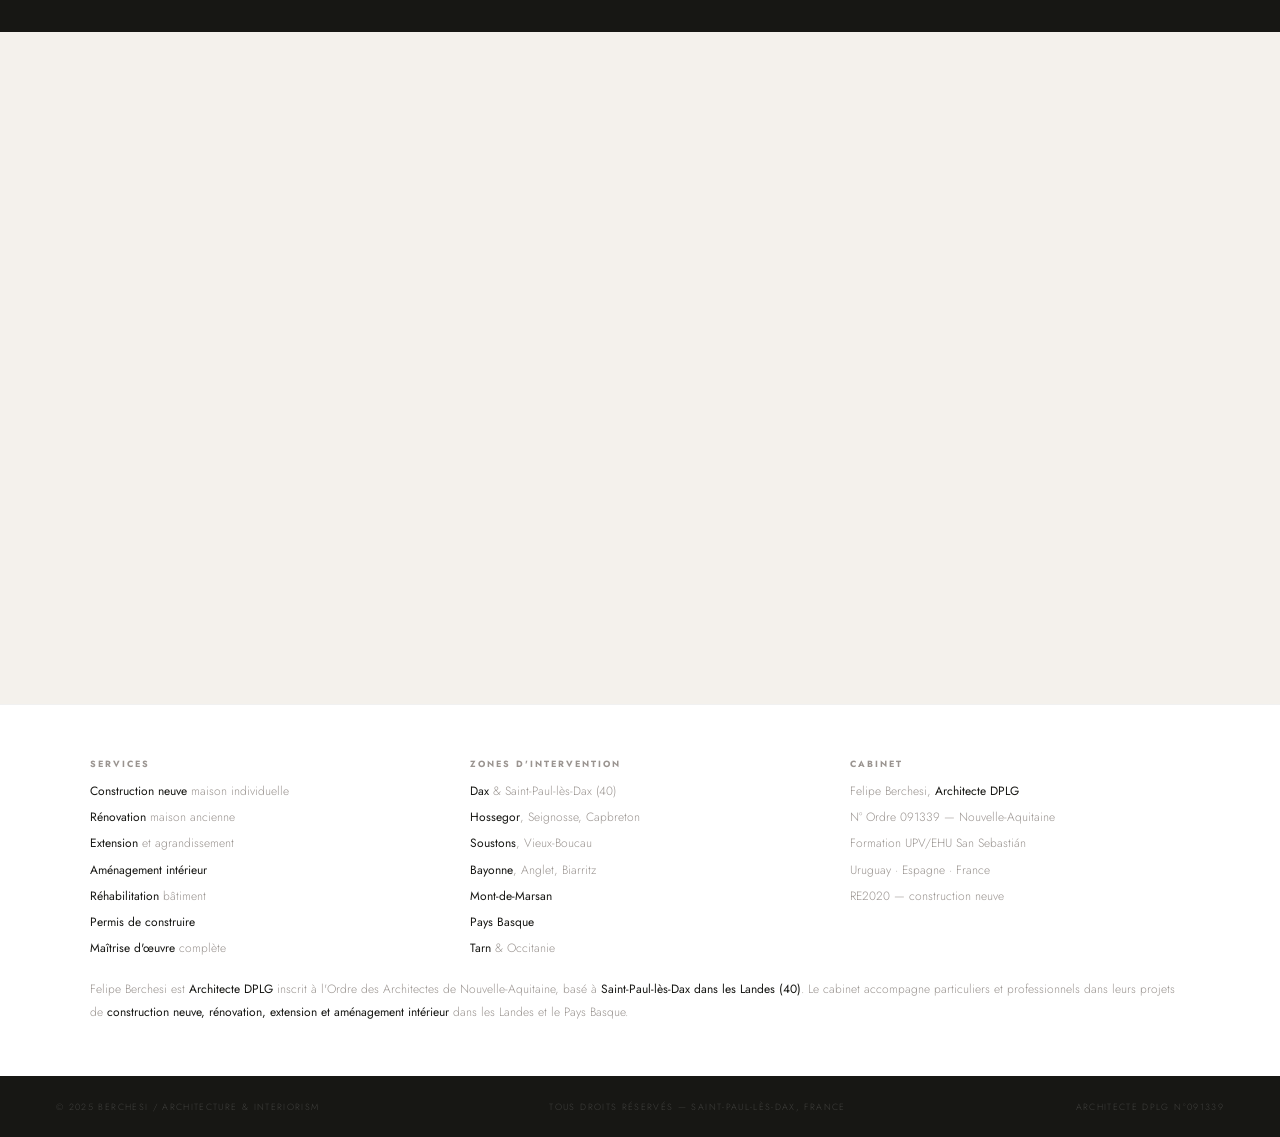
==== commit bed6a8bc: "Update index.html" ====
--- a/index.html
+++ b/index.html
@@ -4,7 +4,7 @@
 <meta charset="UTF-8"/>
 <meta name="viewport" content="width=device-width,initial-scale=1.0"/>
 <title>Berchesi Architecture | Architecte Landes — Construction Neuve, Rénovation, Extension</title>
-<meta name="description" content="Felipe Berchesi, Architecte DPLG à Saint-Paul-lès-Dax. Construction neuve, rénovation, extension, aménagement intérieur dans les Landes et le Pays Basque. contact@berchesi.com — 07 81 89 97 73"/>
+<meta name="description" content="Felipe Berchesi, Architecte DPLG à Saint-Paul-lès-Dax. Construction neuve, rénovation, extension, aménagement intérieur dans les Landes et le Pays Basque. studio@berchesi.com— 07 81 89 97 73"/>
 <meta name="keywords" content="architecte Landes, architecte Dax, architecte Hossegor, architecte Seignosse, architecte Pays Basque, construction neuve Landes, rénovation maison Landes, extension maison Landes, aménagement intérieur Landes, architecte 40, Berchesi architecture"/>
 <meta name="robots" content="index, follow"/>
 <link rel="canonical" href="https://www.berchesi.com/"/>
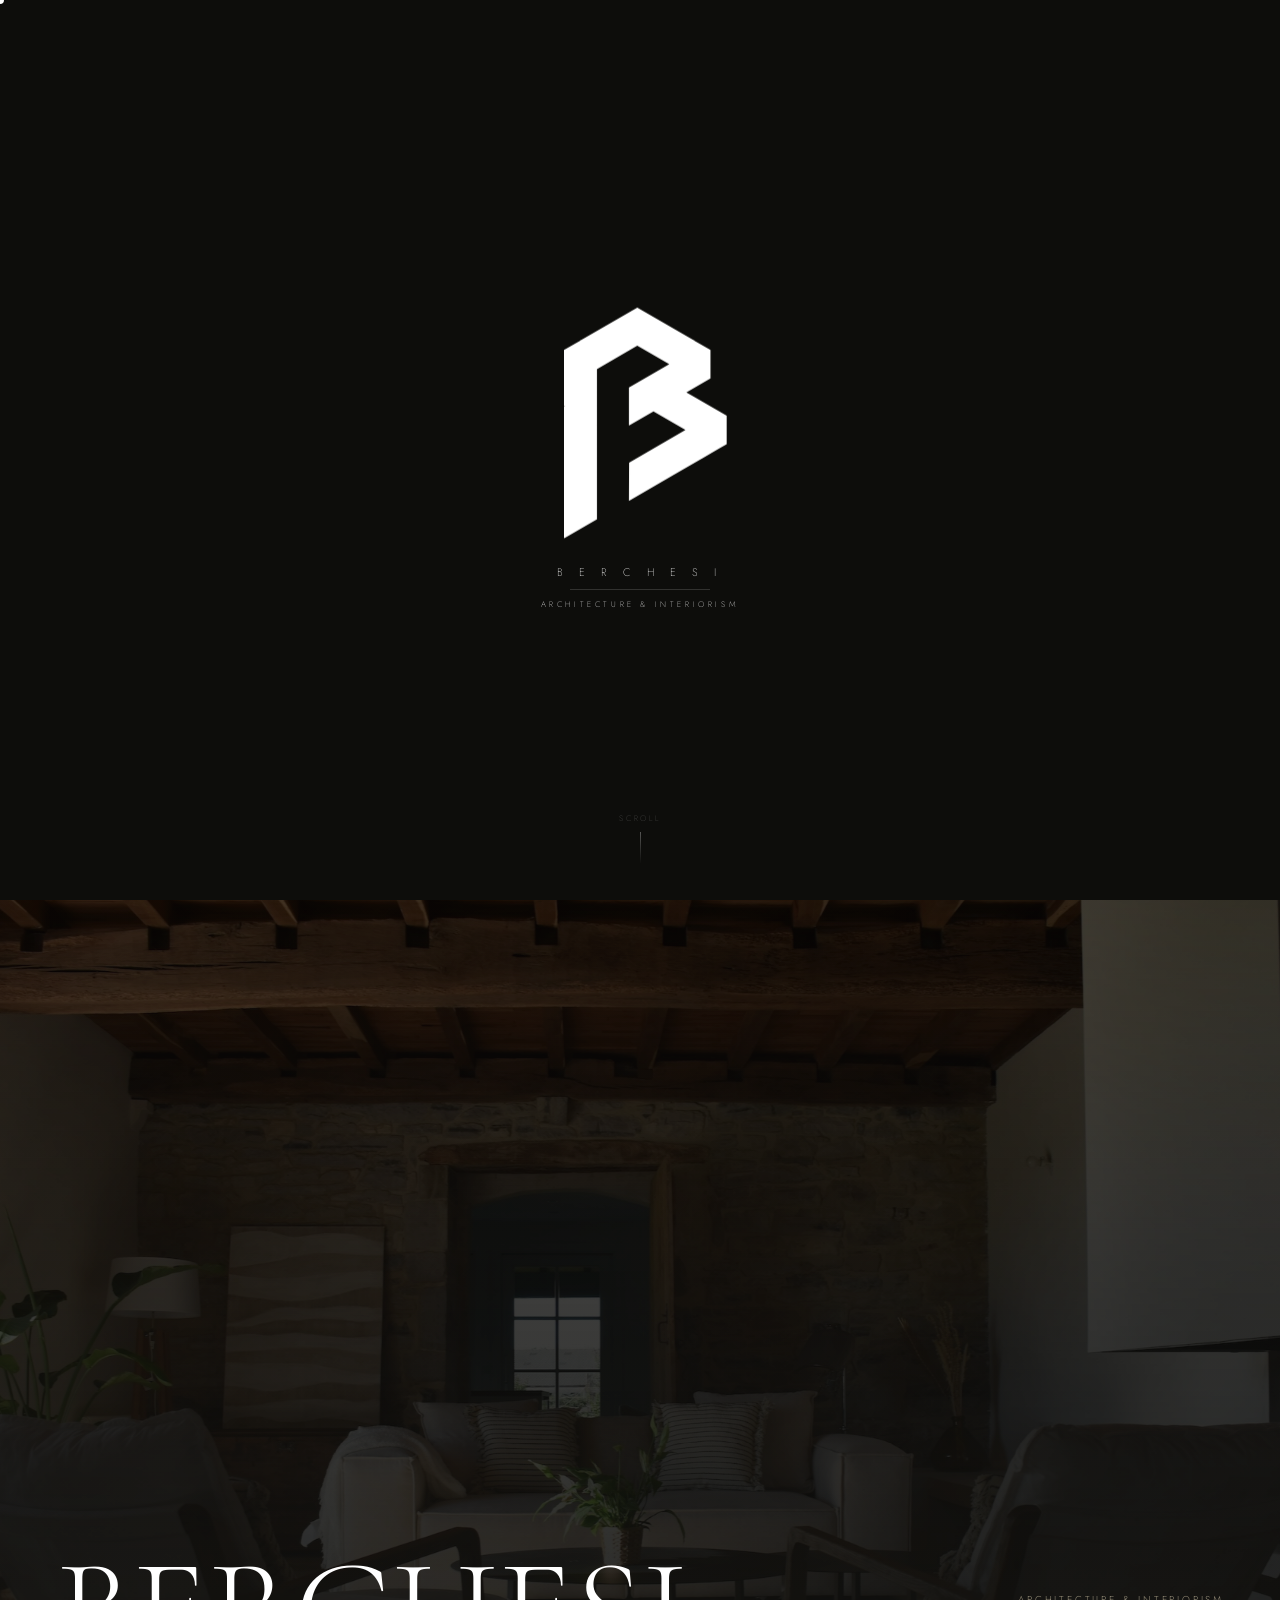
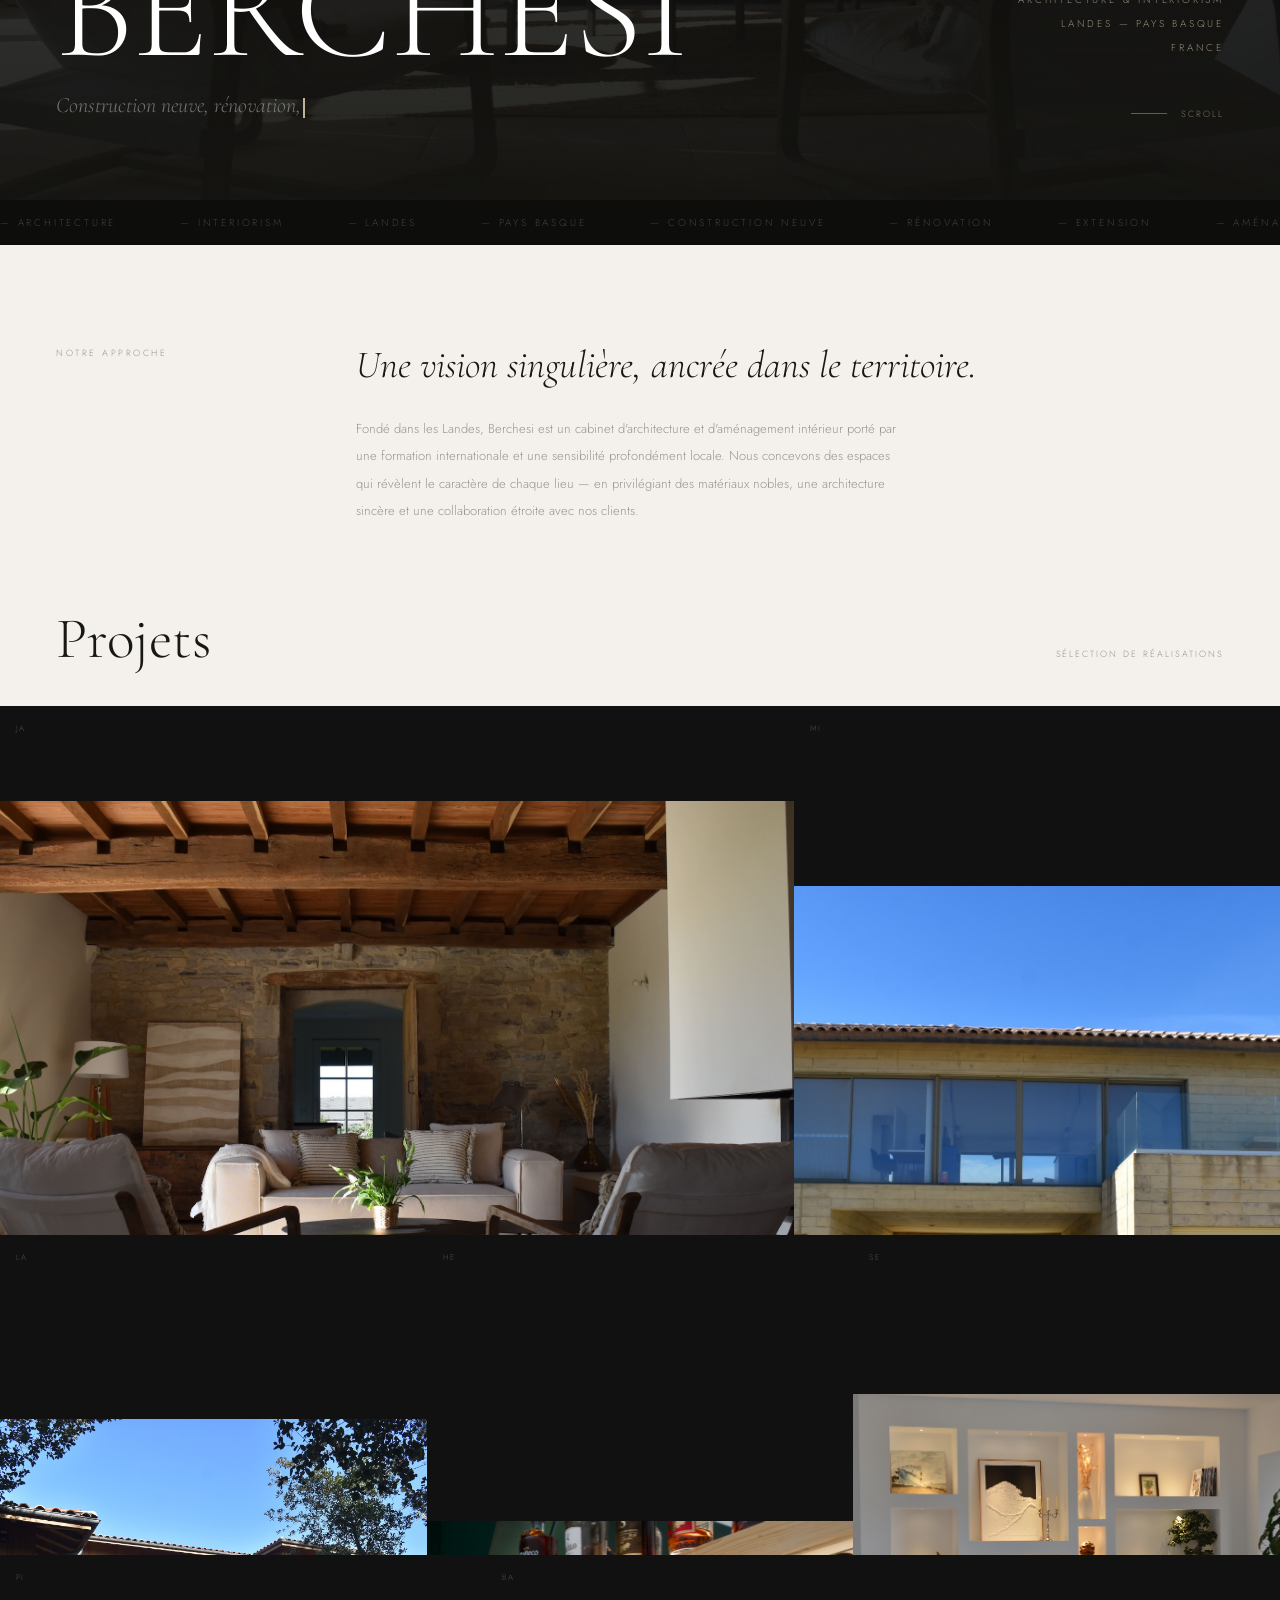
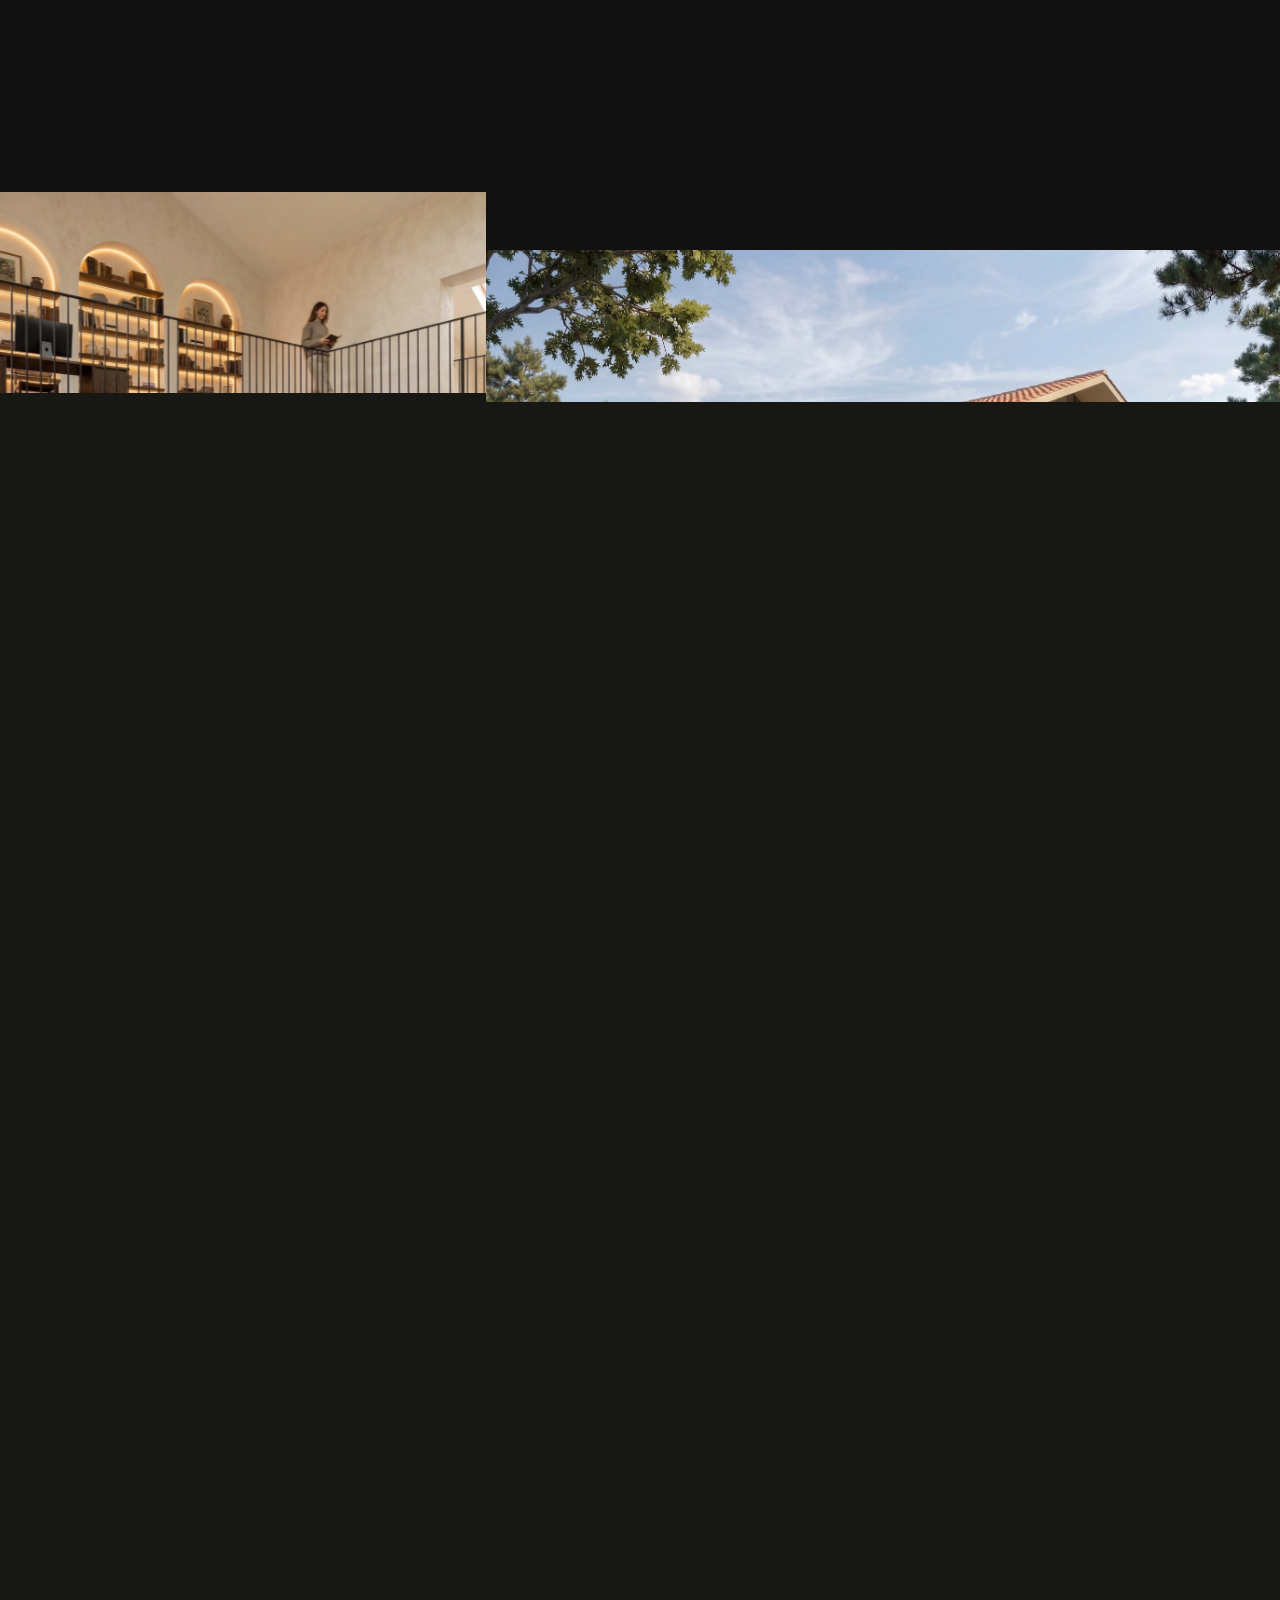
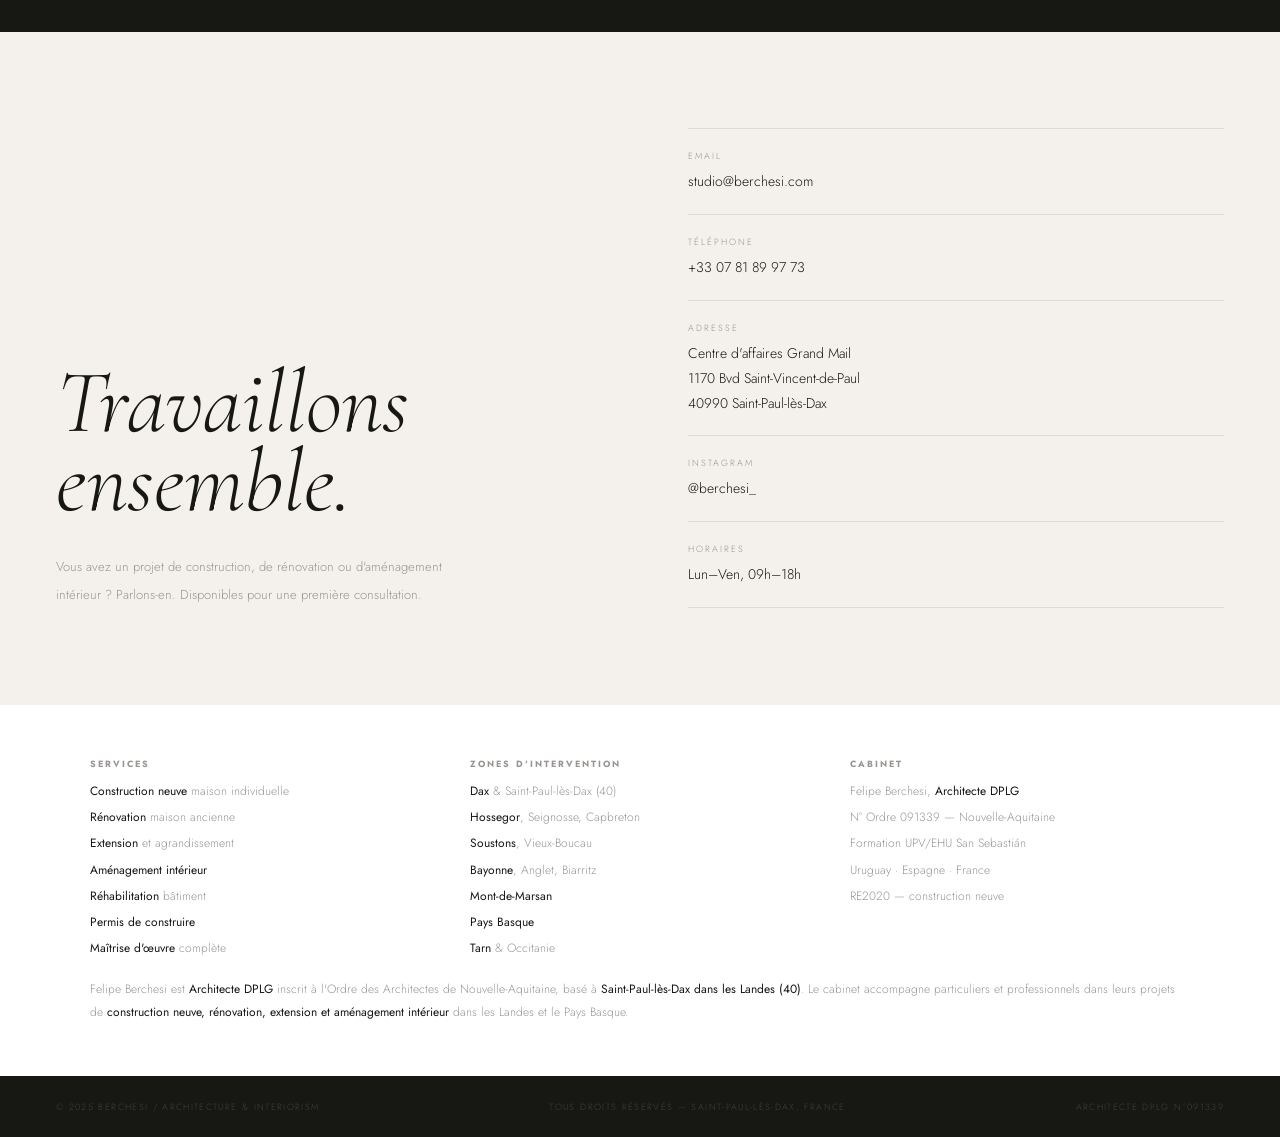
==== commit f98a4c08: "Update index.html" ====
--- a/index.html
+++ b/index.html
@@ -12,7 +12,7 @@
 <meta property="og:title" content="Berchesi Architecture | Architecte Landes"/>
 <meta property="og:image" content="https://www.berchesi.com/img/hero_ja.jpg"/>
 <meta name="geo.region" content="FR-40"/>
-<script type="application/ld+json">{"@context":"https://schema.org","@type":"LocalBusiness","name":"Berchesi / Architecture & Interiorism","url":"https://www.berchesi.com","telephone":"+33781899773","email":"contact@berchesi.com","address":{"@type":"PostalAddress","streetAddress":"1170 Boulevard Saint-Vincent-de-Paul","addressLocality":"Saint-Paul-lès-Dax","postalCode":"40990","addressRegion":"Landes","addressCountry":"FR"}}</script>
+<script type="application/ld+json">{"@context":"https://schema.org","@type":"LocalBusiness","name":"Berchesi / Architecture & Interiorism","url":"https://www.berchesi.com","telephone":"+33781899773","email":"studio@berchesi.com","address":{"@type":"PostalAddress","streetAddress":"1170 Boulevard Saint-Vincent-de-Paul","addressLocality":"Saint-Paul-lès-Dax","postalCode":"40990","addressRegion":"Landes","addressCountry":"FR"}}</script>
 <link rel="preconnect" href="https://fonts.googleapis.com"/>
 <link rel="preconnect" href="https://fonts.gstatic.com" crossorigin/>
 <link href="https://fonts.googleapis.com/css2?family=Cormorant+Garamond:ital,wght@0,300;0,400;1,300&family=Jost:wght@200;300;400&display=swap" rel="stylesheet"/>
@@ -399,7 +399,7 @@
     <p class="ct-desc" data-i18n="ct.d">Vous avez un projet de construction, de rénovation ou d'aménagement intérieur ? Parlons-en. Disponibles pour une première consultation.</p>
   </div>
   <div class="rv d1">
-    <div class="citem"><label>Email</label><a href="mailto:contact@berchesi.com">contact@berchesi.com</a></div>
+    <div class="citem"><label>Email</label><a href="mailto:studio@berchesi.com">studio@berchesi.com</a></div>
     <div class="citem"><label data-i18n="ct2">Téléphone</label><a href="tel:+33781899773">+33 07 81 89 97 73</a></div>
     <div class="citem"><label data-i18n="ca">Adresse</label><span>Centre d'affaires Grand Mail<br/>1170 Bvd Saint-Vincent-de-Paul<br/>40990 Saint-Paul-lès-Dax</span></div>
     <div class="citem"><label>Instagram</label><a href="https://instagram.com/berchesi_" target="_blank">@berchesi_</a></div>
